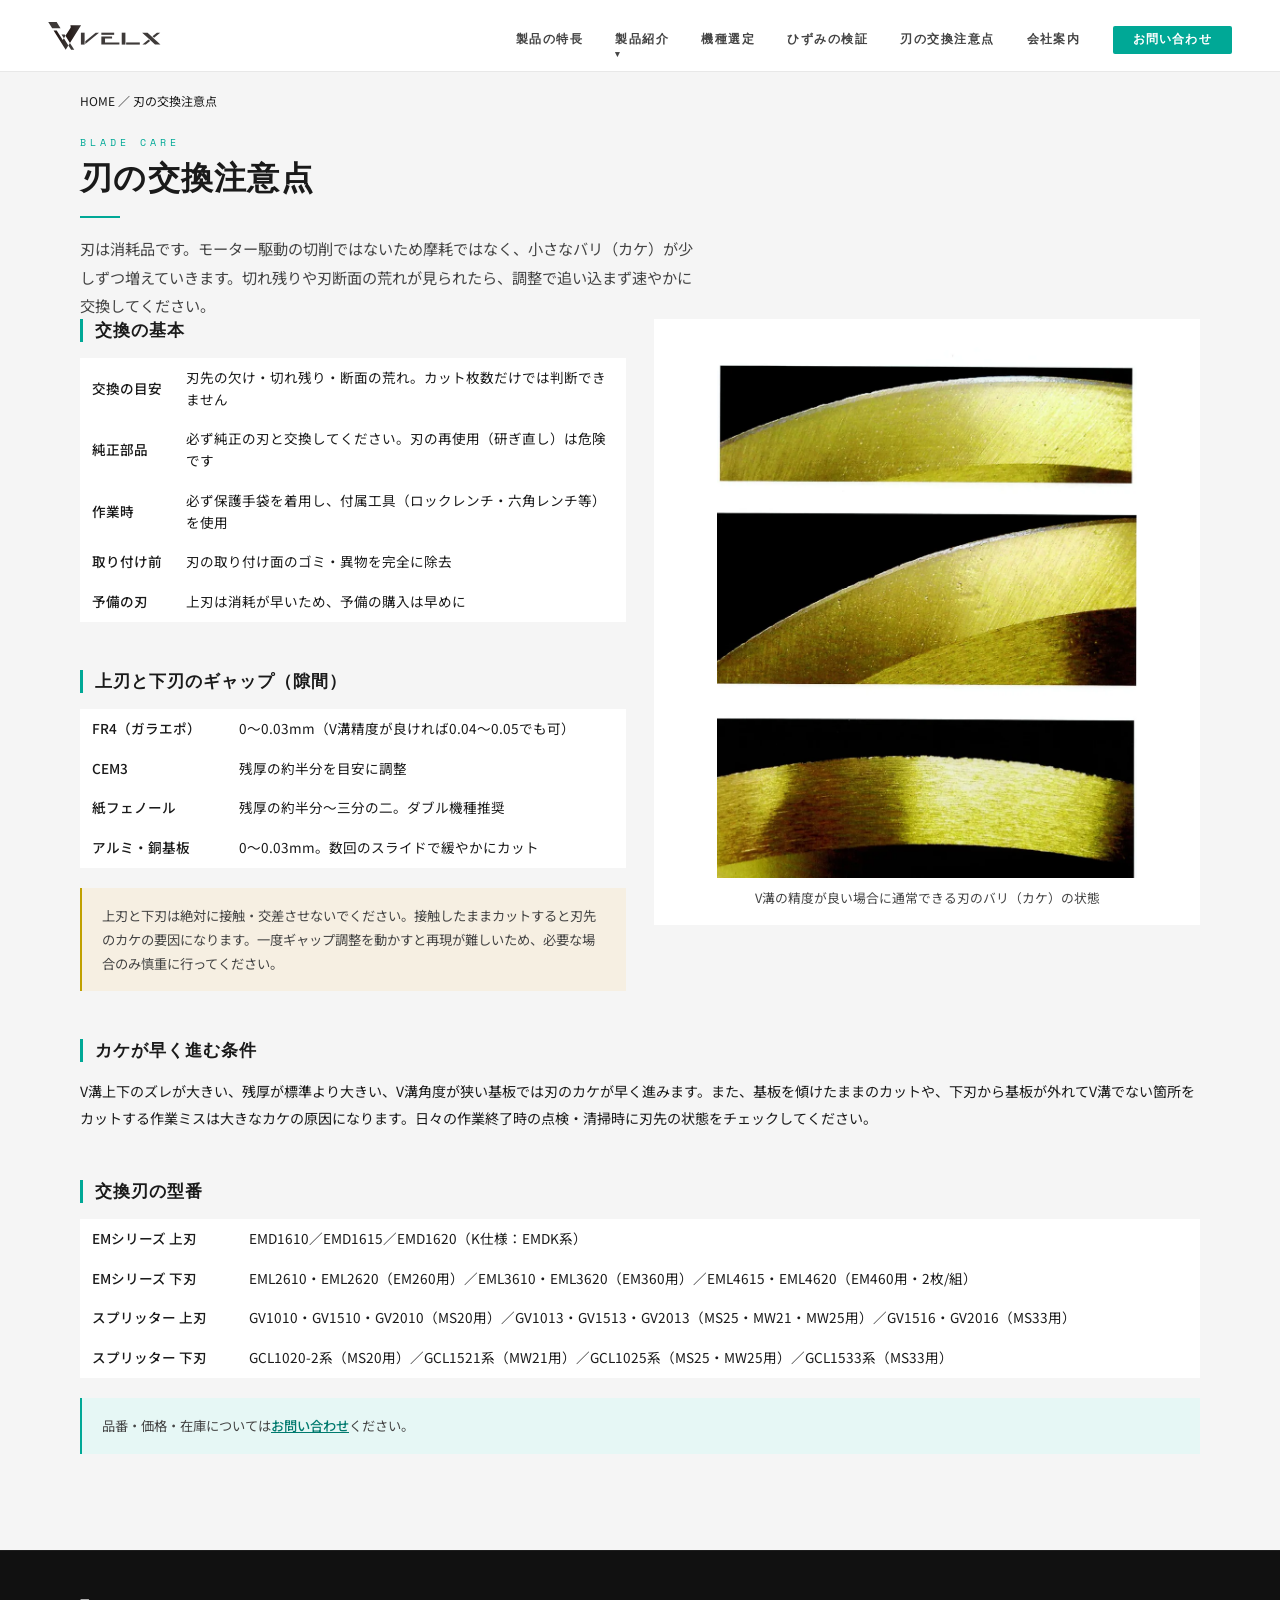
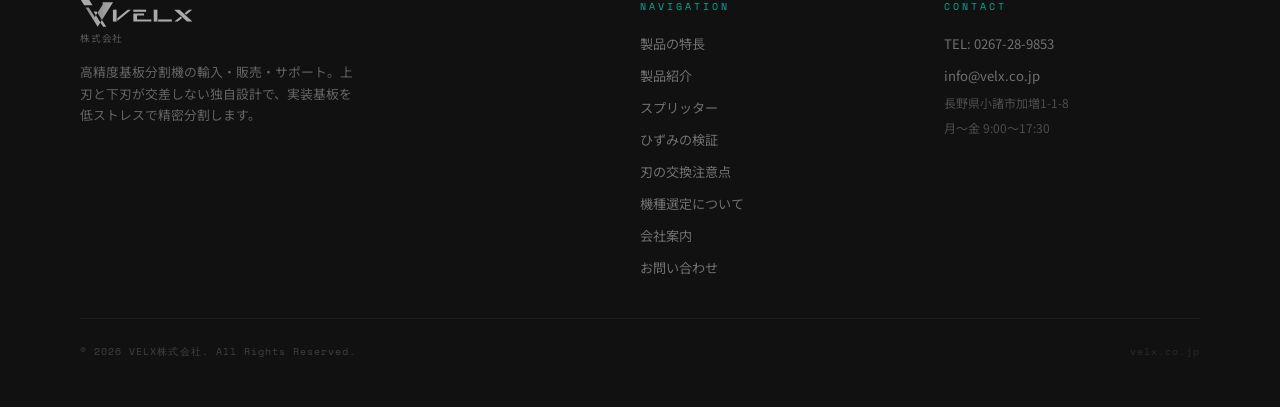
==== blade.html @ 877aacef "サイトをMOA式の複数ページ構成に再構築（機種別ページ・外形図・ひずみの検証・刃の交換注意点を追加）" ====
<!DOCTYPE html>
<html lang="ja">
<head>
<meta charset="UTF-8">
<meta name="viewport" content="width=device-width, initial-scale=1.0">
<meta name="description" content="刃は消耗品。交換の目安・ギャップ調整・型番一覧。">
<title>刃の交換注意点 | VELX株式会社</title>
<link rel="preconnect" href="https://fonts.googleapis.com">
<link rel="preconnect" href="https://fonts.gstatic.com" crossorigin>
<link href="https://fonts.googleapis.com/css2?family=Josefin+Sans:wght@300;400;600;700&family=Noto+Sans+JP:wght@300;400;500;700&family=Space+Mono:wght@400;700&display=swap" rel="stylesheet">
<link rel="stylesheet" href="assets/site.css">
</head>
<body>
<nav id="nav">
<a href="index.html" class="nav-logo">
    <svg class="velx-logo-h" viewBox="427 244 310 77" xmlns="http://www.w3.org/2000/svg">
      <defs>
        <linearGradient id="ng16" x1="442.32" y1="293.85" x2="483.06" y2="293.85" gradientUnits="userSpaceOnUse">
          <stop offset="0" stop-color="#231815"/><stop offset=".36" stop-color="#29201e"/>
          <stop offset=".95" stop-color="#3c3736"/><stop offset="1" stop-color="#3e3a39"/>
        </linearGradient>
        <linearGradient id="ng11" x1="475.02" y1="277.21" x2="517.99" y2="277.21" gradientUnits="userSpaceOnUse">
          <stop offset="0" stop-color="#231815"/><stop offset=".36" stop-color="#29201e"/>
          <stop offset=".95" stop-color="#3c3736"/><stop offset="1" stop-color="#3e3a39"/>
        </linearGradient>
      </defs>
      <polygon fill="#3e3a39" points="461.56 261.39 438.46 261.39 427.7 244.34 450.81 244.34"/>
      <polygon fill="url(#ng16)" points="483.06 308.39 475.62 320.21 442.32 267.49 450.93 267.49 467.56 293.83 470.71 288.85"/>
      <path fill="url(#ng11)" d="M517.99,252.87l-30.63,48.68-.06-.1-12.28-19.42,13.72-21.69c.63-1,.86-2.21.63-3.37l-.82-4.1h29.44Z"/>
      <polygon fill="#3e3a39" points="472.91 278.69 475.03 282.03 470.71 288.85 464.3 278.69"/>
      <polygon fill="#3e3a39" points="499.16 320.21 490.53 320.21 483.06 308.39 487.36 301.55"/>
      <polygon fill="#3e3a39" points="517.54 273.37 517.54 306.11 527.68 306.11 527.68 273.37"/>
      <polygon fill="#3e3a39" points="529.64 296.93 529.64 304.49 567.26 273.37 558.08 273.37"/>
      <rect fill="#3e3a39" x="573.72" y="273.37" width="35.21" height="5.87"/>
      <polygon fill="#3e3a39" points="583.85 300.24 583.85 289.53 603.23 289.53 603.23 283.66 583.85 283.66 573.72 283.66 573.72 289.53 573.72 300.24 573.72 306.11 583.85 306.11 623.33 306.11 623.33 300.24 583.85 300.24"/>
      <rect fill="#3e3a39" x="641.87" y="300.24" width="37.62" height="5.87"/>
      <rect fill="#3e3a39" x="629.77" y="273.37" width="10.13" height="32.75"/>
      <polygon fill="#3e3a39" points="717.23 288.54 712.88 284.51 700.85 273.37 685.95 273.37 705 291.03 709.35 295.05 721.28 306.11 736.19 306.11"/>
      <polygon fill="#3e3a39" points="735.59 273.37 726.38 273.37 714.41 283.25 718.75 287.28"/>
      <polygon fill="#3e3a39" points="686.75 306.11 695.96 306.11 707.81 296.32 703.47 292.3"/>
    </svg>
  </a>
  <ul class="nav-links">
    <li><a href="features.html">製品の特長</a></li>
    <li class="dd"><a href="products.html">製品紹介</a>
      <div class="dd-menu">
        <a href="products-single.html">シングル機種（手動）</a>
        <a href="products-motor.html">シングル機種（モーター付き）</a>
        <a href="products-double.html">ダブル機種</a>
        <a href="products-disc.html">上刃下刃 丸刃タイプ</a>
        <a href="products-splitter.html">スプリッター</a>
      </div>
    </li>
    <li><a href="selection.html">機種選定</a></li>
    <li><a href="strain.html">ひずみの検証</a></li>
    <li><a href="blade.html">刃の交換注意点</a></li>
    <li><a href="index.html#about">会社案内</a></li>
    <li><a href="index.html#contact" class="nav-contact-btn">お問い合わせ</a></li>
  </ul>
  <button class="hamburger" id="hamburger" aria-label="メニュー">
    <span></span><span></span><span></span>
  </button>
</nav>
<div class="mobile-menu" id="mobile-menu">
  <a href="features.html">製品の特長</a>
  <a href="products.html">製品紹介</a>
  <a href="products-single.html">　└ シングル機種（手動）</a>
  <a href="products-motor.html">　└ モーター付き</a>
  <a href="products-double.html">　└ ダブル機種</a>
  <a href="products-disc.html">　└ 丸刃タイプ</a>
  <a href="products-splitter.html">　└ スプリッター</a>
  <a href="selection.html">機種選定</a>
  <a href="strain.html">ひずみの検証</a>
  <a href="blade.html">刃の交換注意点</a>
  <a href="index.html#about">会社案内</a>
  <a href="index.html#contact">お問い合わせ</a>
</div>

<section id="products" class="page-pad">
  <div class="crumbs"><a href="index.html">HOME</a> ／ 刃の交換注意点</div>
  <div class="reveal visible">
    <div class="section-label">BLADE CARE</div>
    <h2 class="section-h2">刃の交換注意点</h2>
    <div class="section-divider"></div>
    <p class="section-lead">刃は消耗品です。モーター駆動の切削ではないため摩耗ではなく、小さなバリ（カケ）が少しずつ増えていきます。切れ残りや刃断面の荒れが見られたら、調整で追い込まず速やかに交換してください。</p>
  </div>
  <div class="two-col">
    <div>
      <div class="subh" style="margin-top:0;">交換の基本</div>
      <table class="stbl">
        <tr><th>交換の目安</th><td>刃先の欠け・切れ残り・断面の荒れ。カット枚数だけでは判断できません</td></tr>
        <tr><th>純正部品</th><td>必ず純正の刃と交換してください。刃の再使用（研ぎ直し）は危険です</td></tr>
        <tr><th>作業時</th><td>必ず保護手袋を着用し、付属工具（ロックレンチ・六角レンチ等）を使用</td></tr>
        <tr><th>取り付け前</th><td>刃の取り付け面のゴミ・異物を完全に除去</td></tr>
        <tr><th>予備の刃</th><td>上刃は消耗が早いため、予備の購入は早めに</td></tr>
      </table>
      <div class="subh">上刃と下刃のギャップ（隙間）</div>
      <table class="stbl">
        <tr><th>FR4（ガラエポ）</th><td>0〜0.03mm（V溝精度が良ければ0.04〜0.05でも可）</td></tr>
        <tr><th>CEM3</th><td>残厚の約半分を目安に調整</td></tr>
        <tr><th>紙フェノール</th><td>残厚の約半分〜三分の二。ダブル機種推奨</td></tr>
        <tr><th>アルミ・銅基板</th><td>0〜0.03mm。数回のスライドで緩やかにカット</td></tr>
      </table>
      <div class="warn-box">上刃と下刃は絶対に接触・交差させないでください。接触したままカットすると刃先のカケの要因になります。一度ギャップ調整を動かすと再現が難しいため、必要な場合のみ慎重に行ってください。</div>
    </div>
    <div>
      <div class="dwg-card"><img src="images/blade-burr.webp" alt="刃のバリの状態" class="img-limit" style="max-width:420px;"><div class="imgcap">V溝の精度が良い場合に通常できる刃のバリ（カケ）の状態</div></div>
    </div>
  </div>
  <div class="subh">カケが早く進む条件</div>
  <p style="font-size:0.88rem;line-height:1.9;color:var(--charcoal);">V溝上下のズレが大きい、残厚が標準より大きい、V溝角度が狭い基板では刃のカケが早く進みます。また、基板を傾けたままのカットや、下刃から基板が外れてV溝でない箇所をカットする作業ミスは大きなカケの原因になります。日々の作業終了時の点検・清掃時に刃先の状態をチェックしてください。</p>
  <div class="subh">交換刃の型番</div>
  <table class="stbl">
    <tr><th>EMシリーズ 上刃</th><td>EMD1610／EMD1615／EMD1620（K仕様：EMDK系）</td></tr>
    <tr><th>EMシリーズ 下刃</th><td>EML2610・EML2620（EM260用）／EML3610・EML3620（EM360用）／EML4615・EML4620（EM460用・2枚/組）</td></tr>
    <tr><th>スプリッター 上刃</th><td>GV1010・GV1510・GV2010（MS20用）／GV1013・GV1513・GV2013（MS25・MW21・MW25用）／GV1516・GV2016（MS33用）</td></tr>
    <tr><th>スプリッター 下刃</th><td>GCL1020-2系（MS20用）／GCL1521系（MW21用）／GCL1025系（MS25・MW25用）／GCL1533系（MS33用）</td></tr>
  </table>
  <div class="note-box reveal">品番・価格・在庫については<a href="index.html#contact" style="color:var(--teal-dark);font-weight:500;">お問い合わせ</a>ください。</div>
</section>
<footer>
  <div class="footer-grid">
    <div class="footer-brand">
      <div style="margin-bottom:12px">
        <svg class="velx-logo-h" viewBox="427 244 310 77" xmlns="http://www.w3.org/2000/svg">
          <defs>
            <linearGradient id="fg16" x1="442.32" y1="293.85" x2="483.06" y2="293.85" gradientUnits="userSpaceOnUse">
              <stop offset="0" stop-color="#888"/><stop offset=".36" stop-color="#999"/>
              <stop offset=".95" stop-color="#aaa"/><stop offset="1" stop-color="#bbb"/>
            </linearGradient>
            <linearGradient id="fg11" x1="475.02" y1="277.21" x2="517.99" y2="277.21" gradientUnits="userSpaceOnUse">
              <stop offset="0" stop-color="#888"/><stop offset=".36" stop-color="#999"/>
              <stop offset=".95" stop-color="#aaa"/><stop offset="1" stop-color="#bbb"/>
            </linearGradient>
          </defs>
          <polygon fill="#aaa" points="461.56 261.39 438.46 261.39 427.7 244.34 450.81 244.34"/>
          <polygon fill="url(#fg16)" points="483.06 308.39 475.62 320.21 442.32 267.49 450.93 267.49 467.56 293.83 470.71 288.85"/>
          <path fill="url(#fg11)" d="M517.99,252.87l-30.63,48.68-.06-.1-12.28-19.42,13.72-21.69c.63-1,.86-2.21.63-3.37l-.82-4.1h29.44Z"/>
          <polygon fill="#aaa" points="472.91 278.69 475.03 282.03 470.71 288.85 464.3 278.69"/>
          <polygon fill="#aaa" points="499.16 320.21 490.53 320.21 483.06 308.39 487.36 301.55"/>
          <polygon fill="#aaa" points="517.54 273.37 517.54 306.11 527.68 306.11 527.68 273.37"/>
          <polygon fill="#aaa" points="529.64 296.93 529.64 304.49 567.26 273.37 558.08 273.37"/>
          <rect fill="#aaa" x="573.72" y="273.37" width="35.21" height="5.87"/>
          <polygon fill="#aaa" points="583.85 300.24 583.85 289.53 603.23 289.53 603.23 283.66 583.85 283.66 573.72 283.66 573.72 289.53 573.72 300.24 573.72 306.11 583.85 306.11 623.33 306.11 623.33 300.24 583.85 300.24"/>
          <rect fill="#aaa" x="641.87" y="300.24" width="37.62" height="5.87"/>
          <rect fill="#aaa" x="629.77" y="273.37" width="10.13" height="32.75"/>
          <polygon fill="#aaa" points="717.23 288.54 712.88 284.51 700.85 273.37 685.95 273.37 705 291.03 709.35 295.05 721.28 306.11 736.19 306.11"/>
          <polygon fill="#aaa" points="735.59 273.37 726.38 273.37 714.41 283.25 718.75 287.28"/>
          <polygon fill="#aaa" points="686.75 306.11 695.96 306.11 707.81 296.32 703.47 292.3"/>
        </svg>
        <div style="font-size:0.6rem;color:rgba(255,255,255,0.3);letter-spacing:0.08em;margin-top:4px;">株式会社</div>
      </div>
      <p class="footer-tagline">高精度基板分割機の輸入・販売・サポート。上刃と下刃が交差しない独自設計で、実装基板を低ストレスで精密分割します。</p>
    </div>
    <div>
      <div class="footer-col-title">NAVIGATION</div>
      <ul class="footer-links">
        <li><a href="features.html">製品の特長</a></li>
        <li><a href="products.html">製品紹介</a></li><li><a href="products-splitter.html">スプリッター</a></li><li><a href="strain.html">ひずみの検証</a></li><li><a href="blade.html">刃の交換注意点</a></li>
        <li><a href="selection.html">機種選定について</a></li>
        <li><a href="index.html#about">会社案内</a></li>
        <li><a href="index.html#contact">お問い合わせ</a></li>
      </ul>
    </div>
    <div>
      <div class="footer-col-title">CONTACT</div>
      <ul class="footer-links">
        <li><a href="tel:0267-28-9853">TEL: 0267-28-9853</a></li>
        <li><a href="mailto:info@velx.co.jp">info@velx.co.jp</a></li>
        <li style="color:rgba(255,255,255,0.25);font-size:0.75rem;">長野県小諸市加増1-1-8</li>
        <li style="color:rgba(255,255,255,0.25);font-size:0.75rem;">月〜金 9:00〜17:30</li>
      </ul>
    </div>
  </div>
  <div class="footer-bottom">
    <span class="footer-copy">© 2026 VELX株式会社. All Rights Reserved.</span>
    <span class="footer-copy" style="opacity:0.5">velx.co.jp</span>
  </div>
</footer>
<script src="assets/site.js"></script>
</body>
</html>
---- assets/site.css ----
:root {
  --white: #FFFFFF;
  --off-white: #F5F5F5;
  --silver: #E8E8E8;
  --light-gray: #D0D0D0;
  --mid-gray: #999999;
  --dark-gray: #444444;
  --black: #1A1A1A;
  --teal: #00A896;
  --teal-dark: #007A6E;
  --teal-light: #E6F7F5;
  --accent: #B8860B;
  --nav-h: 72px;
}

*,*::before,*::after { box-sizing: border-box; margin: 0; padding: 0; }

html { scroll-behavior: smooth; font-size: 16px; }

body {
  font-family: 'Noto Sans JP', sans-serif;
  background: var(--white);
  color: var(--black);
  overflow-x: hidden;
}

/* ─── INTRO OVERLAY ─── */
#intro {
  position: fixed; inset: 0; z-index: 9999;
  background: var(--white);
  display: flex; align-items: center; justify-content: center;
  transition: opacity 0.6s ease 2.6s, visibility 0.6s ease 2.6s;
}
#intro.done { opacity: 0; visibility: hidden; pointer-events: none; }

#intro-logo { display: flex; flex-direction: column; align-items: center; gap: 4px; }

.intro-logo-wrap {
  width: 360px; height: 185px;
  overflow: hidden;
  position: relative;
  animation: symFade 1.0s ease forwards;
  opacity: 0;
}
.intro-logo-svg {
  width: 360px;
  position: absolute;
  top: -40px;
}
.intro-bar {
  width: 0; height: 2px;
  background: var(--teal);
  animation: barExpand 0.5s ease 1.2s forwards;
}
.intro-tagline {
  font-family: 'Josefin Sans', sans-serif;
  font-size: 0.7rem; letter-spacing: 0.35em;
  color: var(--mid-gray); text-transform: uppercase;
  animation: wordFade 0.6s ease 1.6s forwards;
  opacity: 0;
}

@keyframes symFade { to { opacity: 1; transform: none; } from { opacity: 0; transform: scale(0.88); } }
@keyframes wordFade { to { opacity: 1; } }
@keyframes barExpand { to { width: 300px; } }

/* ─── NAV ─── */
#nav {
  position: fixed; top: 0; left: 0; right: 0; z-index: 1000;
  height: var(--nav-h);
  background: rgba(255,255,255,0.94);
  backdrop-filter: blur(10px);
  border-bottom: 1px solid var(--silver);
  display: flex; align-items: center;
  padding: 0 48px;
  transition: box-shadow 0.3s;
}
#nav.scrolled { box-shadow: 0 2px 20px rgba(0,0,0,0.08); }

.nav-logo {
  display: flex; align-items: center; gap: 8px;
  text-decoration: none;
  flex-shrink: 0;
}
.velx-logo-h {
  height: 28px; width: auto;
  display: block;
}
.velx-logo-symbol {
  height: 32px; width: auto;
  display: block;
}
.nav-logo-sub {
  font-size: 0.6rem; color: var(--mid-gray);
  letter-spacing: 0.08em;
  font-family: 'Noto Sans JP', sans-serif;
  font-weight: 400; white-space: nowrap;
  margin-top: 4px;
}

.nav-links {
  display: flex; align-items: center;
  gap: 32px; margin-left: auto;
  list-style: none;
}
.nav-links a {
  font-family: 'Josefin Sans', sans-serif;
  font-size: 0.78rem; font-weight: 600;
  letter-spacing: 0.12em; text-transform: uppercase;
  color: var(--dark-gray); text-decoration: none;
  transition: color 0.2s;
  position: relative;
}
.nav-links a::after {
  content: ''; position: absolute; bottom: -4px; left: 0;
  width: 0; height: 1px; background: var(--teal);
  transition: width 0.25s;
}
.nav-links a:hover { color: var(--teal); }
.nav-links a:hover::after { width: 100%; }

.nav-contact-btn {
  background: var(--teal) !important;
  color: var(--white) !important;
  padding: 8px 20px;
  border-radius: 2px;
  transition: background 0.2s !important;
  letter-spacing: 0.1em !important;
}
.nav-contact-btn:hover { background: var(--teal-dark) !important; color: var(--white) !important; }
.nav-contact-btn::after { display: none !important; }

/* Hamburger */
.hamburger {
  display: none; flex-direction: column; gap: 5px;
  cursor: pointer; margin-left: auto;
  background: none; border: none; padding: 4px;
}
.hamburger span {
  display: block; width: 24px; height: 2px;
  background: var(--black); border-radius: 2px;
  transition: transform 0.3s, opacity 0.3s;
}
.hamburger.open span:nth-child(1) { transform: translateY(7px) rotate(45deg); }
.hamburger.open span:nth-child(2) { opacity: 0; }
.hamburger.open span:nth-child(3) { transform: translateY(-7px) rotate(-45deg); }

.mobile-menu {
  display: none; position: fixed;
  top: var(--nav-h); left: 0; right: 0;
  background: var(--white);
  border-bottom: 1px solid var(--silver);
  padding: 24px 32px;
  z-index: 999;
  flex-direction: column; gap: 0;
}
.mobile-menu.open { display: flex; }
.mobile-menu a {
  font-family: 'Josefin Sans', sans-serif;
  font-size: 0.9rem; font-weight: 600;
  letter-spacing: 0.12em; text-transform: uppercase;
  color: var(--dark-gray); text-decoration: none;
  padding: 14px 0;
  border-bottom: 1px solid var(--silver);
  transition: color 0.2s;
}
.mobile-menu a:last-child { border-bottom: none; }
.mobile-menu a:hover { color: var(--teal); }

/* ─── HERO ─── */
#hero {
  min-height: 100vh;
  padding-top: var(--nav-h);
  display: grid;
  grid-template-columns: 1fr 1fr;
  overflow: hidden;
  position: relative;
}

.hero-left {
  display: flex; flex-direction: column; justify-content: center;
  padding: 80px 64px 80px 80px;
  background: var(--white);
  position: relative; z-index: 1;
}

.hero-eyebrow {
  font-family: 'Space Mono', monospace;
  font-size: 0.65rem; letter-spacing: 0.35em;
  color: var(--teal); text-transform: uppercase;
  margin-bottom: 20px;
  opacity: 0; animation: fadeUp 0.8s ease 0.3s forwards;
}
.hero-h1 {
  font-family: 'Josefin Sans', sans-serif;
  font-size: clamp(2.2rem, 3.5vw, 3.2rem);
  font-weight: 700; line-height: 1.15;
  letter-spacing: 0.03em;
  color: var(--black);
  opacity: 0; animation: fadeUp 0.8s ease 0.5s forwards;
}
.hero-h1 em {
  font-style: normal; color: var(--teal);
  display: block;
}
.hero-sub {
  margin-top: 24px;
  font-size: 0.95rem; line-height: 1.85;
  color: var(--dark-gray);
  max-width: 440px;
  opacity: 0; animation: fadeUp 0.8s ease 0.7s forwards;
}
.hero-features {
  margin-top: 36px; display: flex; flex-direction: column; gap: 10px;
  opacity: 0; animation: fadeUp 0.8s ease 0.9s forwards;
}
.hero-feat {
  display: flex; align-items: center; gap: 12px;
  font-size: 0.85rem; color: var(--dark-gray);
}
.hero-feat::before {
  content: ''; width: 6px; height: 6px;
  background: var(--teal); border-radius: 50%; flex-shrink: 0;
}
.hero-btns {
  margin-top: 40px; display: flex; gap: 16px; flex-wrap: wrap;
  opacity: 0; animation: fadeUp 0.8s ease 1.1s forwards;
}
.btn-primary {
  display: inline-flex; align-items: center; gap: 8px;
  background: var(--teal); color: var(--white);
  padding: 14px 28px; border-radius: 2px;
  font-family: 'Josefin Sans', sans-serif;
  font-size: 0.78rem; font-weight: 600; letter-spacing: 0.15em;
  text-transform: uppercase; text-decoration: none;
  transition: background 0.2s, transform 0.2s;
}
.btn-primary:hover { background: var(--teal-dark); transform: translateY(-1px); }
.btn-outline {
  display: inline-flex; align-items: center; gap: 8px;
  border: 1.5px solid var(--light-gray); color: var(--dark-gray);
  padding: 14px 28px; border-radius: 2px;
  font-family: 'Josefin Sans', sans-serif;
  font-size: 0.78rem; font-weight: 600; letter-spacing: 0.15em;
  text-transform: uppercase; text-decoration: none;
  transition: border-color 0.2s, color 0.2s, transform 0.2s;
}
.btn-outline:hover { border-color: var(--teal); color: var(--teal); transform: translateY(-1px); }

.hero-right {
  position: relative; overflow: hidden;
  background: var(--off-white);
}
.hero-right-logo {
  position: absolute;
  top: 50%; left: 50%;
  transform: translate(-50%, -50%);
  width: 75%;
  opacity: 0.07;
  pointer-events: none;
  user-select: none;
}
.hero-right-overlay {
  position: absolute; inset: 0;
  background: linear-gradient(135deg, rgba(0,168,150,0.08) 0%, transparent 60%);
}
.hero-badge {
  position: absolute; bottom: 40px; right: 40px;
  background: var(--white);
  padding: 16px 20px;
  border-left: 3px solid var(--teal);
  box-shadow: 0 4px 24px rgba(0,0,0,0.1);
  opacity: 0; animation: fadeUp 0.8s ease 1.2s forwards;
}
.hero-badge-num {
  font-family: 'Space Mono', monospace;
  font-size: 1.8rem; font-weight: 700; color: var(--teal);
  line-height: 1;
}
.hero-badge-label {
  font-size: 0.7rem; color: var(--mid-gray);
  margin-top: 4px; letter-spacing: 0.05em;
}

@keyframes fadeUp {
  from { opacity: 0; transform: translateY(20px); }
  to { opacity: 1; transform: translateY(0); }
}
@keyframes imgFade { to { opacity: 1; } }

/* ─── SECTION COMMONS ─── */
section { padding: 96px 80px; }

.section-label {
  font-family: 'Space Mono', monospace;
  font-size: 0.62rem; letter-spacing: 0.4em;
  color: var(--teal); text-transform: uppercase;
  margin-bottom: 12px;
}
.section-h2 {
  font-family: 'Josefin Sans', sans-serif;
  font-size: clamp(1.8rem, 2.5vw, 2.4rem);
  font-weight: 700; letter-spacing: 0.04em;
  color: var(--black); line-height: 1.2;
}
.section-lead {
  margin-top: 16px; max-width: 620px;
  font-size: 0.95rem; line-height: 1.85;
  color: var(--dark-gray);
}
.section-divider {
  width: 40px; height: 2px;
  background: var(--teal);
  margin: 16px 0;
}

/* reveal animation */
.reveal {
  opacity: 0; transform: translateY(28px);
  transition: opacity 0.7s ease, transform 0.7s ease;
}
.reveal.visible { opacity: 1; transform: none; }

/* ─── FEATURES ─── */
#features { background: var(--white); }

.features-grid {
  display: grid;
  grid-template-columns: repeat(3, 1fr);
  gap: 2px;
  margin-top: 56px;
  border: 1px solid var(--silver);
}
.feat-card {
  padding: 40px 36px;
  background: var(--white);
  border: 1px solid var(--silver);
  transition: box-shadow 0.25s, transform 0.25s;
  cursor: default;
}
.feat-card:hover {
  box-shadow: 0 8px 32px rgba(0,168,150,0.08);
  transform: translateY(-2px);
  z-index: 1; position: relative;
}
.feat-icon {
  width: 48px; height: 48px;
  margin-bottom: 24px;
  color: var(--teal);
}
.feat-num {
  font-family: 'Space Mono', monospace;
  font-size: 0.65rem; letter-spacing: 0.3em;
  color: var(--light-gray); margin-bottom: 12px;
}
.feat-title {
  font-family: 'Josefin Sans', sans-serif;
  font-size: 1.05rem; font-weight: 700;
  letter-spacing: 0.06em; color: var(--black);
  margin-bottom: 12px;
}
.feat-body {
  font-size: 0.85rem; line-height: 1.8; color: var(--dark-gray);
}

/* ─── PRINCIPLE ─── */
#principle {
  background: var(--black);
  color: var(--white);
  display: grid; grid-template-columns: 1fr 1fr; gap: 80px;
  align-items: center;
}
#principle .section-label { color: var(--teal); }
#principle .section-h2 { color: var(--white); }
#principle .section-lead { color: rgba(255,255,255,0.65); }

.principle-img {
  width: 100%; border-radius: 2px;
  opacity: 0.9;
}

.principle-points {
  margin-top: 40px;
  display: flex; flex-direction: column; gap: 0;
}
.p-point {
  display: flex; gap: 20px; align-items: flex-start;
  padding: 20px 0;
  border-bottom: 1px solid rgba(255,255,255,0.1);
}
.p-point:last-child { border-bottom: none; }
.p-num {
  font-family: 'Space Mono', monospace;
  font-size: 1.1rem; font-weight: 700;
  color: var(--teal); flex-shrink: 0; line-height: 1;
  margin-top: 2px;
}
.p-text-head {
  font-family: 'Josefin Sans', sans-serif;
  font-size: 0.88rem; font-weight: 600;
  letter-spacing: 0.06em; color: var(--white);
  margin-bottom: 4px;
}
.p-text-body {
  font-size: 0.82rem; line-height: 1.75;
  color: rgba(255,255,255,0.55);
}

/* ─── PRODUCTS ─── */
#products { background: var(--off-white); }

.products-intro {
  display: grid; grid-template-columns: 1fr 1fr; gap: 60px;
  align-items: start; margin-bottom: 60px;
}

.product-series {
  margin-top: 48px;
}
.series-header {
  display: flex; align-items: center; gap: 16px;
  margin-bottom: 28px;
  padding-bottom: 16px;
  border-bottom: 2px solid var(--teal);
}
.series-icon {
  width: 40px; height: 40px;
  background: var(--teal);
  display: flex; align-items: center; justify-content: center;
  border-radius: 2px; flex-shrink: 0;
}
.series-icon svg { color: white; }
.series-name {
  font-family: 'Josefin Sans', sans-serif;
  font-size: 1.15rem; font-weight: 700;
  letter-spacing: 0.1em; color: var(--black);
}
.series-desc {
  font-size: 0.82rem; color: var(--mid-gray);
  margin-top: 2px;
}

.model-grid {
  display: grid;
  grid-template-columns: repeat(auto-fit, minmax(200px, 1fr));
  gap: 16px;
}
.model-card {
  background: var(--white);
  border: 1px solid var(--silver);
  border-radius: 2px;
  overflow: hidden;
  transition: box-shadow 0.25s, transform 0.25s;
}
.model-card:hover {
  box-shadow: 0 6px 24px rgba(0,0,0,0.08);
  transform: translateY(-3px);
}
.model-img {
  width: 100%; aspect-ratio: 4/3;
  object-fit: contain; object-position: center;
  background: var(--off-white);
  padding: 12px;
}
.model-info { padding: 16px; }
.model-name {
  font-family: 'Space Mono', monospace;
  font-size: 0.78rem; font-weight: 700;
  color: var(--black); margin-bottom: 6px;
}
.model-tag {
  display: inline-block;
  background: var(--teal-light); color: var(--teal-dark);
  font-size: 0.68rem; padding: 2px 8px;
  border-radius: 1px; letter-spacing: 0.05em;
  margin-bottom: 8px;
}
.model-specs { list-style: none; }
.model-specs li {
  display: flex; justify-content: space-between;
  font-size: 0.75rem; color: var(--dark-gray);
  padding: 4px 0; border-bottom: 1px solid var(--silver);
}
.model-specs li:last-child { border-bottom: none; }
.model-specs .spec-val {
  font-family: 'Space Mono', monospace;
  font-size: 0.72rem; color: var(--black);
}

/* ─── INSPECTION ─── */
#inspection {
  background: var(--white);
  display: grid; grid-template-columns: 1fr 1fr; gap: 80px;
  align-items: center;
}

.insp-steps {
  margin-top: 36px;
  display: flex; flex-direction: column; gap: 0;
  counter-reset: steps;
}
.insp-step {
  display: flex; gap: 20px;
  padding: 20px 0;
  border-bottom: 1px solid var(--silver);
  counter-increment: steps;
}
.insp-step:last-child { border-bottom: none; }
.insp-step-num {
  font-family: 'Space Mono', monospace;
  font-size: 1.2rem; font-weight: 700;
  color: var(--teal); flex-shrink: 0;
  min-width: 32px; line-height: 1; margin-top: 2px;
}
.insp-step-title {
  font-family: 'Josefin Sans', sans-serif;
  font-size: 0.9rem; font-weight: 700;
  letter-spacing: 0.04em; color: var(--black);
  margin-bottom: 6px;
}
.insp-step-body {
  font-size: 0.83rem; line-height: 1.75; color: var(--dark-gray);
}

.insp-visual {
  background: var(--off-white);
  padding: 40px;
  border: 1px solid var(--silver);
  border-radius: 2px;
}
.crack-table { width: 100%; border-collapse: collapse; margin-top: 20px; }
.crack-table th {
  background: var(--black); color: var(--white);
  font-family: 'Josefin Sans', sans-serif;
  font-size: 0.75rem; letter-spacing: 0.1em;
  padding: 10px 14px; text-align: left;
}
.crack-table td {
  padding: 12px 14px;
  font-size: 0.82rem; color: var(--dark-gray);
  border-bottom: 1px solid var(--silver);
  vertical-align: top;
}
.crack-table tr:nth-child(even) td { background: var(--white); }
.crack-table .risk-high { color: #c0392b; font-weight: 700; }
.crack-table .risk-low { color: var(--teal); font-weight: 700; }

/* ─── SELECTION ─── */
#selection { background: var(--off-white); }

.selection-flow {
  margin-top: 48px;
  display: grid; grid-template-columns: repeat(4, 1fr);
  gap: 0; position: relative;
}
.selection-flow::before {
  content: ''; position: absolute;
  top: 36px; left: 12.5%; right: 12.5%;
  height: 2px; background: var(--light-gray);
}
.sel-step {
  display: flex; flex-direction: column; align-items: center;
  text-align: center; padding: 0 16px; position: relative;
}
.sel-step-circle {
  width: 72px; height: 72px;
  background: var(--white); border: 2px solid var(--teal);
  border-radius: 50%;
  display: flex; align-items: center; justify-content: center;
  margin-bottom: 16px; position: relative; z-index: 1;
}
.sel-step-circle svg { color: var(--teal); }
.sel-step-label {
  font-family: 'Space Mono', monospace;
  font-size: 0.62rem; letter-spacing: 0.2em;
  color: var(--mid-gray); margin-bottom: 8px;
}
.sel-step-title {
  font-family: 'Josefin Sans', sans-serif;
  font-size: 0.88rem; font-weight: 700;
  color: var(--black); letter-spacing: 0.04em;
  margin-bottom: 8px;
}
.sel-step-body {
  font-size: 0.78rem; line-height: 1.7; color: var(--dark-gray);
}

.selection-note {
  margin-top: 48px;
  background: var(--teal-light);
  border-left: 3px solid var(--teal);
  padding: 20px 24px;
  border-radius: 0 2px 2px 0;
}
.selection-note p {
  font-size: 0.88rem; line-height: 1.8; color: var(--teal-dark);
}
.selection-note strong {
  font-family: 'Josefin Sans', sans-serif;
  font-weight: 700; letter-spacing: 0.05em;
}

/* ─── ABOUT ─── */
#about { background: var(--white); }

.about-grid {
  display: grid; grid-template-columns: 1fr 1fr; gap: 80px;
  margin-top: 48px; align-items: start;
}

.company-table {
  width: 100%; border-collapse: collapse;
}
.company-table tr {
  border-bottom: 1px solid var(--silver);
}
.company-table th {
  font-family: 'Josefin Sans', sans-serif;
  font-size: 0.75rem; font-weight: 700; letter-spacing: 0.08em;
  color: var(--mid-gray); text-transform: uppercase;
  padding: 14px 0; text-align: left;
  width: 38%; vertical-align: top;
}
.company-table td {
  font-size: 0.88rem; color: var(--dark-gray);
  padding: 14px 0; line-height: 1.7;
}

.about-right { display: flex; flex-direction: column; gap: 24px; }

.about-msg {
  background: var(--off-white); padding: 32px;
  border-radius: 2px;
}
.about-msg p {
  font-size: 0.9rem; line-height: 1.9; color: var(--dark-gray);
}
.about-msg .msg-name {
  margin-top: 20px;
  font-family: 'Josefin Sans', sans-serif;
  font-size: 0.8rem; letter-spacing: 0.08em;
  color: var(--black); font-weight: 700;
}
.about-msg .msg-title {
  font-size: 0.72rem; color: var(--mid-gray);
}

/* ─── CONTACT ─── */
#contact {
  background: var(--black); color: var(--white);
}
#contact .section-label { color: var(--teal); }
#contact .section-h2 { color: var(--white); }
#contact .section-lead { color: rgba(255,255,255,0.6); }

.contact-grid {
  display: grid; grid-template-columns: 1fr 1fr; gap: 80px;
  margin-top: 56px; align-items: start;
}

.contact-info { display: flex; flex-direction: column; gap: 32px; }

.contact-item {
  display: flex; gap: 16px; align-items: flex-start;
}
.contact-item-icon {
  width: 40px; height: 40px;
  background: rgba(0,168,150,0.15);
  border-radius: 2px;
  display: flex; align-items: center; justify-content: center;
  flex-shrink: 0; color: var(--teal);
}
.contact-item-label {
  font-family: 'Space Mono', monospace;
  font-size: 0.62rem; letter-spacing: 0.2em;
  color: rgba(255,255,255,0.4); margin-bottom: 4px;
}
.contact-item-value {
  font-size: 0.95rem; color: var(--white);
  line-height: 1.5;
}
.contact-item-value a {
  color: var(--teal); text-decoration: none;
}
.contact-item-value a:hover { text-decoration: underline; }

.hours-note {
  font-size: 0.75rem; color: rgba(255,255,255,0.35);
  margin-top: 20px; line-height: 1.7;
  padding-top: 20px;
  border-top: 1px solid rgba(255,255,255,0.1);
}

/* Form */
.contact-form { display: flex; flex-direction: column; gap: 16px; }

.form-group { display: flex; flex-direction: column; gap: 6px; }
.form-label {
  font-family: 'Space Mono', monospace;
  font-size: 0.62rem; letter-spacing: 0.2em;
  color: rgba(255,255,255,0.5);
}
.form-label .req {
  color: var(--teal); margin-left: 4px;
}
.form-input, .form-textarea, .form-select {
  background: rgba(255,255,255,0.06);
  border: 1px solid rgba(255,255,255,0.15);
  color: var(--white); padding: 12px 16px;
  border-radius: 2px; font-family: 'Noto Sans JP', sans-serif;
  font-size: 0.88rem;
  transition: border-color 0.2s, background 0.2s;
  width: 100%;
}
.form-input::placeholder, .form-textarea::placeholder { color: rgba(255,255,255,0.25); }
.form-input:focus, .form-textarea:focus, .form-select:focus {
  outline: none;
  border-color: var(--teal);
  background: rgba(0,168,150,0.06);
}
.form-textarea { resize: vertical; min-height: 100px; }
.form-select { appearance: none; cursor: pointer; }
.form-row { display: grid; grid-template-columns: 1fr 1fr; gap: 16px; }

.form-submit {
  background: var(--teal); color: var(--white);
  border: none; padding: 14px 32px;
  font-family: 'Josefin Sans', sans-serif;
  font-size: 0.82rem; font-weight: 700; letter-spacing: 0.15em;
  text-transform: uppercase; cursor: pointer;
  border-radius: 2px;
  transition: background 0.2s, transform 0.2s;
  margin-top: 8px;
  align-self: flex-start;
}
.form-submit:hover { background: var(--teal-dark); transform: translateY(-1px); }

.form-note {
  font-size: 0.72rem; color: rgba(255,255,255,0.3);
  line-height: 1.6;
}

/* ─── FOOTER ─── */
footer {
  background: #111;
  padding: 48px 80px;
  border-top: 1px solid rgba(255,255,255,0.06);
}
.footer-grid {
  display: grid; grid-template-columns: 2fr 1fr 1fr;
  gap: 48px; margin-bottom: 40px;
}
.footer-brand .nav-logo-text { color: var(--white); font-size: 1.2rem; }
.footer-brand .nav-logo-sub { color: rgba(255,255,255,0.4); }
.footer-tagline {
  font-size: 0.8rem; line-height: 1.7;
  color: rgba(255,255,255,0.35); margin-top: 16px;
  max-width: 280px;
}

.footer-col-title {
  font-family: 'Space Mono', monospace;
  font-size: 0.62rem; letter-spacing: 0.3em;
  color: var(--teal); text-transform: uppercase;
  margin-bottom: 16px;
}
.footer-links { list-style: none; display: flex; flex-direction: column; gap: 8px; }
.footer-links a {
  font-size: 0.82rem; color: rgba(255,255,255,0.4);
  text-decoration: none; transition: color 0.2s;
}
.footer-links a:hover { color: var(--white); }

.footer-bottom {
  border-top: 1px solid rgba(255,255,255,0.06);
  padding-top: 24px;
  display: flex; justify-content: space-between; align-items: center;
  flex-wrap: wrap; gap: 12px;
}
.footer-copy {
  font-family: 'Space Mono', monospace;
  font-size: 0.65rem; color: rgba(255,255,255,0.2);
  letter-spacing: 0.1em;
}

/* ─── RESPONSIVE ─── */
@media (max-width: 1024px) {
  section { padding: 72px 40px; }
  #hero { grid-template-columns: 1fr; }
  .hero-right { height: 50vw; max-height: 400px; }
  .hero-left { padding: 60px 40px; }
  #principle { grid-template-columns: 1fr; }
  #inspection { grid-template-columns: 1fr; }
  .about-grid { grid-template-columns: 1fr; }
  .contact-grid { grid-template-columns: 1fr; }
  .footer-grid { grid-template-columns: 1fr 1fr; }
  .selection-flow { grid-template-columns: 1fr 1fr; }
  .selection-flow::before { display: none; }
  .features-grid { grid-template-columns: 1fr; }
}

@media (max-width: 768px) {
  :root { --nav-h: 60px; }
  #nav { padding: 0 20px; }
  .nav-links { display: none; }
  .hamburger { display: flex; }
  section { padding: 56px 20px; }
  .hero-left { padding: 48px 20px; }
  .products-intro { grid-template-columns: 1fr; gap: 32px; }
  .model-grid { grid-template-columns: 1fr 1fr; }
  .selection-flow { grid-template-columns: 1fr; gap: 24px; }
  .form-row { grid-template-columns: 1fr; }
  footer { padding: 40px 20px; }
  .footer-grid { grid-template-columns: 1fr; gap: 32px; }
  .footer-bottom { flex-direction: column; align-items: flex-start; }
}
@media (max-width: 480px) {
  .model-grid { grid-template-columns: 1fr; }
  .hero-btns { flex-direction: column; }
  .btn-primary, .btn-outline { width: 100%; justify-content: center; }
}

/* ===== multi-page additions ===== */
.nav-links li.dd { position: relative; }
.nav-links li.dd > a::after { content: " ▾"; font-size: 0.7em; }
.dd-menu { position: absolute; top: 100%; left: -8px; background: rgba(17,17,17,0.97); backdrop-filter: blur(8px); min-width: 240px; display: none; flex-direction: column; padding: 8px 0; border: 1px solid rgba(255,255,255,0.08); }
.nav-links li.dd:hover .dd-menu { display: flex; }
.dd-menu a { display: block; padding: 10px 18px; font-size: 12.5px; color: var(--silver-dark); }
.dd-menu a:hover { color: var(--teal); }
.page-pad { padding-top: 92px; }
.dwg-grid { display: grid; grid-template-columns: 1fr; gap: 28px; margin-top: 28px; }
.dwg-card { background: #fff; border: 1px solid var(--silver-light); padding: 18px; }
.dwg-card img { width: 100%; height: auto; display: block; }
.imgcap { font-size: 0.8rem; color: var(--dark-gray); text-align: center; margin-top: 10px; }
.subh { font-family: 'Josefin Sans', sans-serif; font-size: 1.05rem; font-weight: 700; letter-spacing: 0.06em; color: var(--black); margin: 48px 0 16px; padding-left: 12px; border-left: 3px solid var(--teal); }
table.stbl { border-collapse: collapse; width: 100%; font-size: 0.85rem; background: #fff; }
table.stbl th, table.stbl td { border: 1px solid var(--silver-light); padding: 9px 12px; text-align: left; line-height: 1.6; }
table.stbl th { background: var(--silver-light); font-weight: 500; white-space: nowrap; }
.note-box { margin-top: 20px; padding: 16px 20px; background: var(--teal-light); border-left: 2px solid var(--teal); font-size: 0.83rem; color: var(--dark-gray); line-height: 1.8; }
.warn-box { margin-top: 20px; padding: 16px 20px; background: rgba(255,160,0,0.08); border-left: 2px solid #c0a000; font-size: 0.83rem; color: var(--dark-gray); line-height: 1.8; }
.cat-grid { display: grid; grid-template-columns: repeat(auto-fit, minmax(280px, 1fr)); gap: 24px; margin-top: 36px; }
.cat-card { background: #fff; border: 1px solid var(--silver-light); text-decoration: none; color: inherit; display: flex; flex-direction: column; transition: box-shadow 0.25s, transform 0.25s; }
.cat-card:hover { box-shadow: 0 10px 30px rgba(0,0,0,0.09); transform: translateY(-3px); }
.cat-card img { width: 100%; aspect-ratio: 4/3; object-fit: contain; background: var(--off-white); padding: 14px; box-sizing: border-box; }
.cat-body { padding: 18px 20px 22px; }
.cat-name { font-weight: 700; font-size: 1rem; color: var(--black); margin-bottom: 6px; }
.cat-desc { font-size: 0.82rem; color: var(--dark-gray); line-height: 1.7; }
.cat-more { margin-top: 10px; font-size: 0.8rem; color: var(--teal); font-weight: 500; }
.link-row { display: grid; grid-template-columns: repeat(auto-fit, minmax(240px, 1fr)); gap: 20px; margin-top: 32px; }
.link-tile { background: var(--black); color: #f0f0f0; padding: 26px 26px; text-decoration: none; transition: background 0.25s; }
.link-tile:hover { background: #262626; }
.link-tile .lt-en { font-family: 'Josefin Sans', sans-serif; font-size: 0.7rem; letter-spacing: 0.18em; color: var(--teal); }
.link-tile .lt-ja { font-size: 1.02rem; font-weight: 700; margin-top: 6px; }
.link-tile .lt-desc { font-size: 0.78rem; color: rgba(255,255,255,0.55); margin-top: 8px; line-height: 1.7; }
.img-limit { display: block; margin: 0 auto; height: auto; }
.two-col { display: grid; grid-template-columns: 1fr 1fr; gap: 28px; align-items: start; }
@media (max-width: 820px) { .two-col { grid-template-columns: 1fr; } }
.crumbs { font-size: 0.75rem; color: var(--silver-dark); margin-bottom: 26px; }
.crumbs a { color: var(--silver-dark); text-decoration: none; }
.crumbs a:hover { color: var(--teal); }
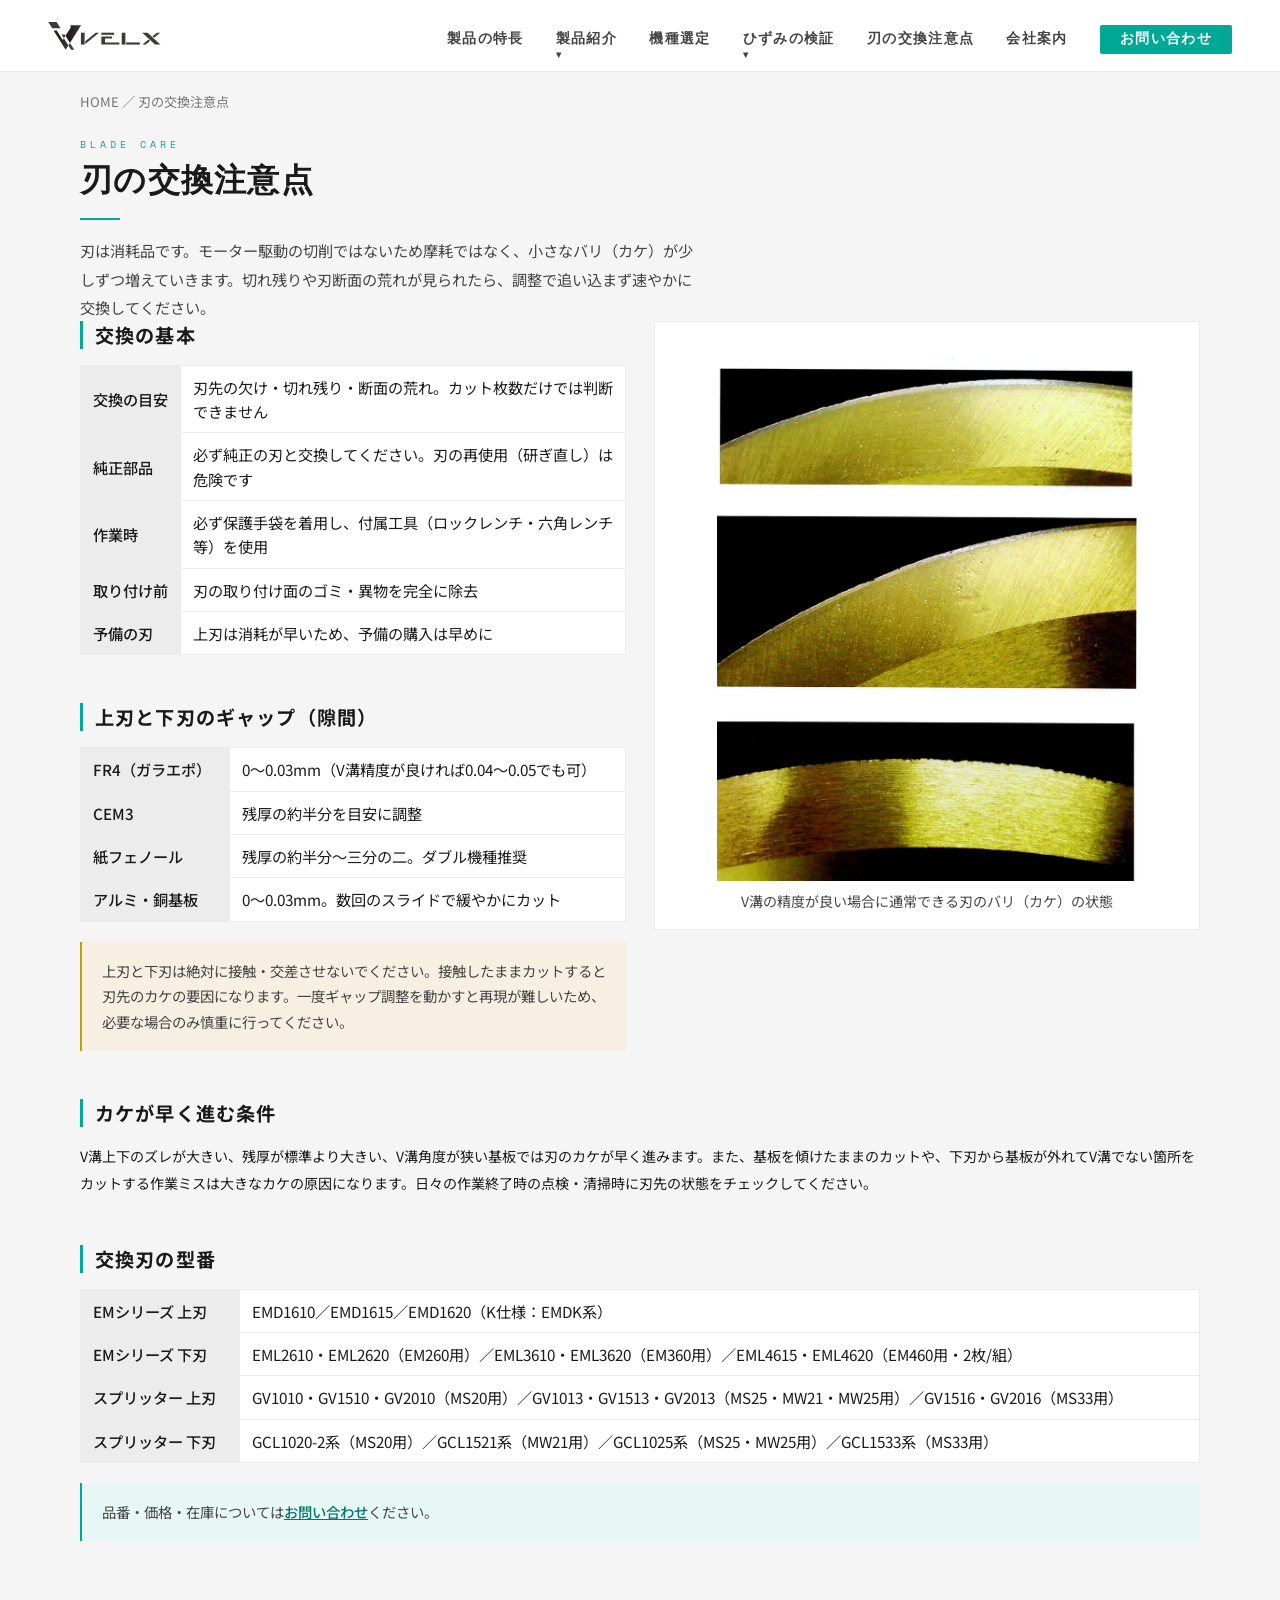
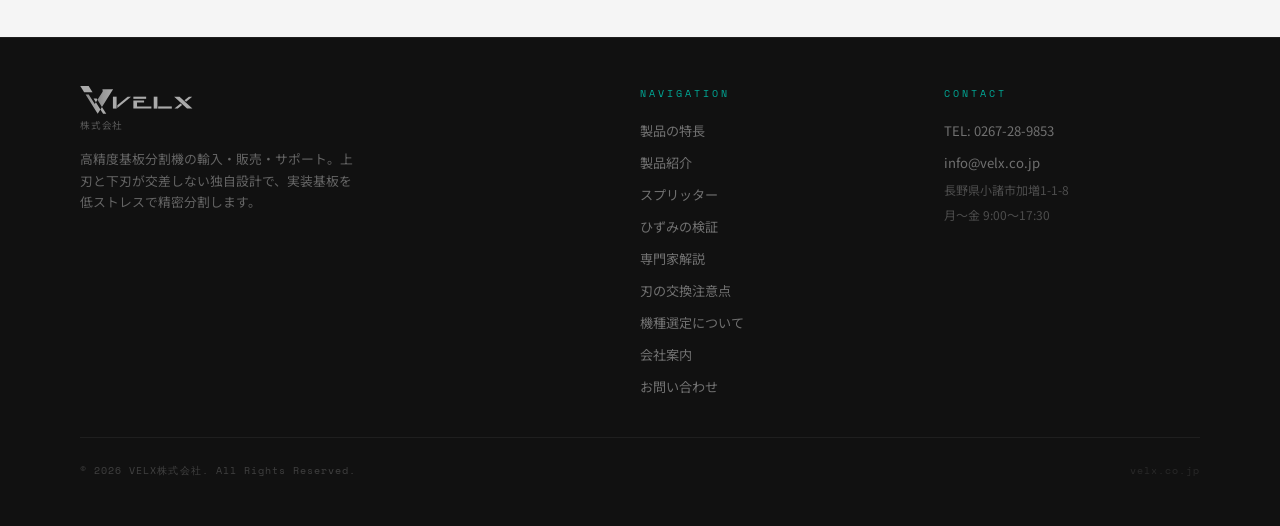
==== commit 5a0c6fea: "専門家解説ページを新設（小澤隆二氏の技術解説の要約：弾性波・マイクロクラック・分割方式のひずみ比較）、全ページのナビに追加 Co-Authored-By: Claude Fable 5 <norepl" ====
--- a/blade.html
+++ b/blade.html
@@ -52,7 +52,12 @@
       </div>
     </li>
     <li><a href="selection.html">機種選定</a></li>
-    <li><a href="strain.html">ひずみの検証</a></li>
+    <li class="dd"><a href="strain.html">ひずみの検証</a>
+      <div class="dd-menu">
+        <a href="strain.html">ひずみの検証データ</a>
+        <a href="reliability.html">専門家解説：分割法と信頼性</a>
+      </div>
+    </li>
     <li><a href="blade.html">刃の交換注意点</a></li>
     <li><a href="index.html#about">会社案内</a></li>
     <li><a href="index.html#contact" class="nav-contact-btn">お問い合わせ</a></li>
@@ -71,6 +76,7 @@
   <a href="products-splitter.html">　└ スプリッター</a>
   <a href="selection.html">機種選定</a>
   <a href="strain.html">ひずみの検証</a>
+  <a href="reliability.html">　└ 専門家解説：分割法と信頼性</a>
   <a href="blade.html">刃の交換注意点</a>
   <a href="index.html#about">会社案内</a>
   <a href="index.html#contact">お問い合わせ</a>
@@ -156,7 +162,7 @@
       <div class="footer-col-title">NAVIGATION</div>
       <ul class="footer-links">
         <li><a href="features.html">製品の特長</a></li>
-        <li><a href="products.html">製品紹介</a></li><li><a href="products-splitter.html">スプリッター</a></li><li><a href="strain.html">ひずみの検証</a></li><li><a href="blade.html">刃の交換注意点</a></li>
+        <li><a href="products.html">製品紹介</a></li><li><a href="products-splitter.html">スプリッター</a></li><li><a href="strain.html">ひずみの検証</a></li><li><a href="reliability.html">専門家解説</a></li><li><a href="blade.html">刃の交換注意点</a></li>
         <li><a href="selection.html">機種選定について</a></li>
         <li><a href="index.html#about">会社案内</a></li>
         <li><a href="index.html#contact">お問い合わせ</a></li>
--- a/assets/site.css
+++ b/assets/site.css
@@ -106,8 +106,8 @@
 }
 .nav-links a {
   font-family: 'Josefin Sans', sans-serif;
-  font-size: 0.78rem; font-weight: 600;
-  letter-spacing: 0.12em; text-transform: uppercase;
+  font-size: 0.85rem; font-weight: 600;
+  letter-spacing: 0.1em; text-transform: uppercase;
   color: var(--dark-gray); text-decoration: none;
   transition: color 0.2s;
   position: relative;
@@ -361,7 +361,7 @@
   margin-bottom: 12px;
 }
 .feat-body {
-  font-size: 0.85rem; line-height: 1.8; color: var(--dark-gray);
+  font-size: 0.93rem; line-height: 1.85; color: var(--dark-gray);
 }
 
 /* ─── PRINCIPLE ─── */
@@ -398,12 +398,12 @@
 }
 .p-text-head {
   font-family: 'Josefin Sans', sans-serif;
-  font-size: 0.88rem; font-weight: 600;
+  font-size: 0.98rem; font-weight: 600;
   letter-spacing: 0.06em; color: var(--white);
   margin-bottom: 4px;
 }
 .p-text-body {
-  font-size: 0.82rem; line-height: 1.75;
+  font-size: 0.92rem; line-height: 1.8;
   color: rgba(255,255,255,0.55);
 }
 
@@ -437,7 +437,7 @@
   letter-spacing: 0.1em; color: var(--black);
 }
 .series-desc {
-  font-size: 0.82rem; color: var(--mid-gray);
+  font-size: 0.9rem; color: var(--mid-gray);
   margin-top: 2px;
 }
 
@@ -465,27 +465,27 @@
 }
 .model-info { padding: 16px; }
 .model-name {
-  font-family: 'Space Mono', monospace;
-  font-size: 0.78rem; font-weight: 700;
+  font-family: 'Noto Sans JP', sans-serif;
+  font-size: 1.3rem; font-weight: 700; letter-spacing: 0.02em;
   color: var(--black); margin-bottom: 6px;
 }
 .model-tag {
   display: inline-block;
   background: var(--teal-light); color: var(--teal-dark);
-  font-size: 0.68rem; padding: 2px 8px;
+  font-size: 0.78rem; padding: 2px 8px;
   border-radius: 1px; letter-spacing: 0.05em;
   margin-bottom: 8px;
 }
 .model-specs { list-style: none; }
 .model-specs li {
   display: flex; justify-content: space-between;
-  font-size: 0.75rem; color: var(--dark-gray);
-  padding: 4px 0; border-bottom: 1px solid var(--silver);
+  font-size: 0.95rem; color: var(--dark-gray);
+  padding: 6px 0; border-bottom: 1px solid var(--silver);
 }
 .model-specs li:last-child { border-bottom: none; }
 .model-specs .spec-val {
-  font-family: 'Space Mono', monospace;
-  font-size: 0.72rem; color: var(--black);
+  font-family: 'Noto Sans JP', sans-serif;
+  font-size: 0.88rem; font-weight: 500; color: var(--black);
 }
 
 /* ─── INSPECTION ─── */
@@ -520,7 +520,7 @@
   margin-bottom: 6px;
 }
 .insp-step-body {
-  font-size: 0.83rem; line-height: 1.75; color: var(--dark-gray);
+  font-size: 0.92rem; line-height: 1.8; color: var(--dark-gray);
 }
 
 .insp-visual {
@@ -538,7 +538,7 @@
 }
 .crack-table td {
   padding: 12px 14px;
-  font-size: 0.82rem; color: var(--dark-gray);
+  font-size: 0.9rem; color: var(--dark-gray);
   border-bottom: 1px solid var(--silver);
   vertical-align: top;
 }
@@ -578,12 +578,12 @@
 }
 .sel-step-title {
   font-family: 'Josefin Sans', sans-serif;
-  font-size: 0.88rem; font-weight: 700;
+  font-size: 0.98rem; font-weight: 700;
   color: var(--black); letter-spacing: 0.04em;
   margin-bottom: 8px;
 }
 .sel-step-body {
-  font-size: 0.78rem; line-height: 1.7; color: var(--dark-gray);
+  font-size: 0.88rem; line-height: 1.75; color: var(--dark-gray);
 }
 
 .selection-note {
@@ -623,7 +623,7 @@
   width: 38%; vertical-align: top;
 }
 .company-table td {
-  font-size: 0.88rem; color: var(--dark-gray);
+  font-size: 0.95rem; color: var(--dark-gray);
   padding: 14px 0; line-height: 1.7;
 }
 
@@ -822,40 +822,45 @@
 }
 
 /* ===== multi-page additions ===== */
+:root { --silver-light: #ECECEC; --silver-dark: #767676; }
 .nav-links li.dd { position: relative; }
 .nav-links li.dd > a::after { content: " ▾"; font-size: 0.7em; }
 .dd-menu { position: absolute; top: 100%; left: -8px; background: rgba(17,17,17,0.97); backdrop-filter: blur(8px); min-width: 240px; display: none; flex-direction: column; padding: 8px 0; border: 1px solid rgba(255,255,255,0.08); }
 .nav-links li.dd:hover .dd-menu { display: flex; }
-.dd-menu a { display: block; padding: 10px 18px; font-size: 12.5px; color: var(--silver-dark); }
-.dd-menu a:hover { color: var(--teal); }
+.dd-menu a { display: block; padding: 11px 18px; font-size: 14px; color: #E8E8E8; }
+.dd-menu a:hover { color: var(--teal); background: rgba(255,255,255,0.06); }
 .page-pad { padding-top: 92px; }
 .dwg-grid { display: grid; grid-template-columns: 1fr; gap: 28px; margin-top: 28px; }
 .dwg-card { background: #fff; border: 1px solid var(--silver-light); padding: 18px; }
 .dwg-card img { width: 100%; height: auto; display: block; }
-.imgcap { font-size: 0.8rem; color: var(--dark-gray); text-align: center; margin-top: 10px; }
-.subh { font-family: 'Josefin Sans', sans-serif; font-size: 1.05rem; font-weight: 700; letter-spacing: 0.06em; color: var(--black); margin: 48px 0 16px; padding-left: 12px; border-left: 3px solid var(--teal); }
-table.stbl { border-collapse: collapse; width: 100%; font-size: 0.85rem; background: #fff; }
+.dwg-head { display: flex; align-items: baseline; gap: 14px; flex-wrap: wrap; margin: -18px -18px 16px; padding: 12px 18px; background: var(--off-white); border-bottom: 1px solid var(--silver-light); }
+.dwg-model { font-family: 'Noto Sans JP', sans-serif; font-size: 1.25rem; font-weight: 700; color: var(--black); letter-spacing: 0.02em; }
+.dwg-note { font-size: 0.85rem; color: var(--mid-gray); }
+.imgcap { font-size: 0.88rem; color: var(--dark-gray); text-align: center; margin-top: 10px; }
+.subh { font-family: 'Noto Sans JP', sans-serif; font-size: 1.2rem; font-weight: 700; letter-spacing: 0.06em; color: var(--black); margin: 48px 0 16px; padding-left: 12px; border-left: 3px solid var(--teal); }
+table.stbl { border-collapse: collapse; width: 100%; font-size: 0.95rem; background: #fff; }
 table.stbl th, table.stbl td { border: 1px solid var(--silver-light); padding: 9px 12px; text-align: left; line-height: 1.6; }
 table.stbl th { background: var(--silver-light); font-weight: 500; white-space: nowrap; }
-.note-box { margin-top: 20px; padding: 16px 20px; background: var(--teal-light); border-left: 2px solid var(--teal); font-size: 0.83rem; color: var(--dark-gray); line-height: 1.8; }
-.warn-box { margin-top: 20px; padding: 16px 20px; background: rgba(255,160,0,0.08); border-left: 2px solid #c0a000; font-size: 0.83rem; color: var(--dark-gray); line-height: 1.8; }
+.note-box { margin-top: 20px; padding: 16px 20px; background: var(--teal-light); border-left: 2px solid var(--teal); font-size: 0.9rem; color: var(--dark-gray); line-height: 1.8; }
+.warn-box { margin-top: 20px; padding: 16px 20px; background: rgba(255,160,0,0.08); border-left: 2px solid #c0a000; font-size: 0.9rem; color: var(--dark-gray); line-height: 1.8; }
 .cat-grid { display: grid; grid-template-columns: repeat(auto-fit, minmax(280px, 1fr)); gap: 24px; margin-top: 36px; }
 .cat-card { background: #fff; border: 1px solid var(--silver-light); text-decoration: none; color: inherit; display: flex; flex-direction: column; transition: box-shadow 0.25s, transform 0.25s; }
 .cat-card:hover { box-shadow: 0 10px 30px rgba(0,0,0,0.09); transform: translateY(-3px); }
 .cat-card img { width: 100%; aspect-ratio: 4/3; object-fit: contain; background: var(--off-white); padding: 14px; box-sizing: border-box; }
 .cat-body { padding: 18px 20px 22px; }
-.cat-name { font-weight: 700; font-size: 1rem; color: var(--black); margin-bottom: 6px; }
-.cat-desc { font-size: 0.82rem; color: var(--dark-gray); line-height: 1.7; }
-.cat-more { margin-top: 10px; font-size: 0.8rem; color: var(--teal); font-weight: 500; }
+.cat-name { font-weight: 700; font-size: 1.15rem; color: var(--black); margin-bottom: 6px; }
+.cat-desc { font-size: 0.9rem; color: var(--dark-gray); line-height: 1.75; }
+.cat-more { margin-top: 10px; font-size: 0.86rem; color: var(--teal); font-weight: 500; }
 .link-row { display: grid; grid-template-columns: repeat(auto-fit, minmax(240px, 1fr)); gap: 20px; margin-top: 32px; }
 .link-tile { background: var(--black); color: #f0f0f0; padding: 26px 26px; text-decoration: none; transition: background 0.25s; }
 .link-tile:hover { background: #262626; }
 .link-tile .lt-en { font-family: 'Josefin Sans', sans-serif; font-size: 0.7rem; letter-spacing: 0.18em; color: var(--teal); }
 .link-tile .lt-ja { font-size: 1.02rem; font-weight: 700; margin-top: 6px; }
-.link-tile .lt-desc { font-size: 0.78rem; color: rgba(255,255,255,0.55); margin-top: 8px; line-height: 1.7; }
+.link-tile .lt-desc { font-size: 0.85rem; color: rgba(255,255,255,0.55); margin-top: 8px; line-height: 1.7; }
 .img-limit { display: block; margin: 0 auto; height: auto; }
 .two-col { display: grid; grid-template-columns: 1fr 1fr; gap: 28px; align-items: start; }
 @media (max-width: 820px) { .two-col { grid-template-columns: 1fr; } }
-.crumbs { font-size: 0.75rem; color: var(--silver-dark); margin-bottom: 26px; }
+.crk-p { font-size: 0.95rem; line-height: 1.9; color: var(--dark-gray); max-width: 920px; }
+.crumbs { font-size: 0.82rem; color: var(--silver-dark); margin-bottom: 26px; }
 .crumbs a { color: var(--silver-dark); text-decoration: none; }
 .crumbs a:hover { color: var(--teal); }
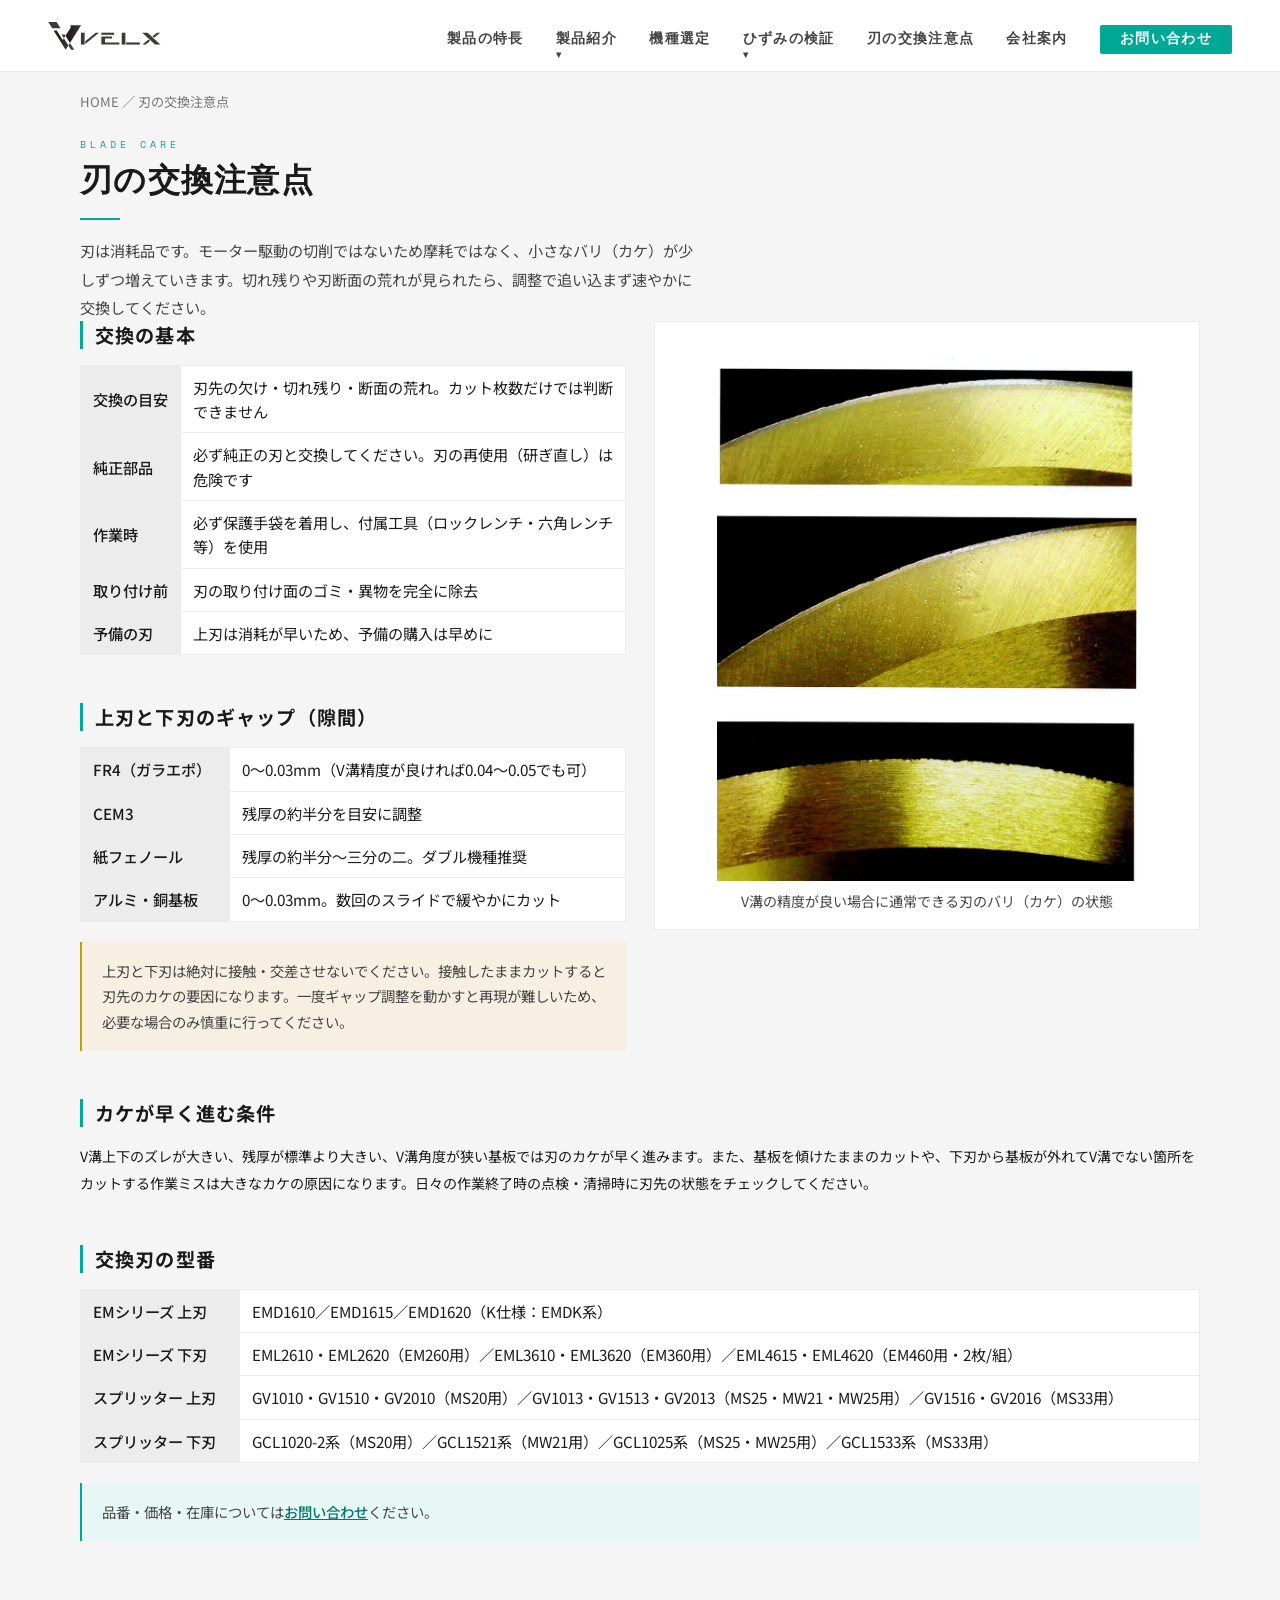
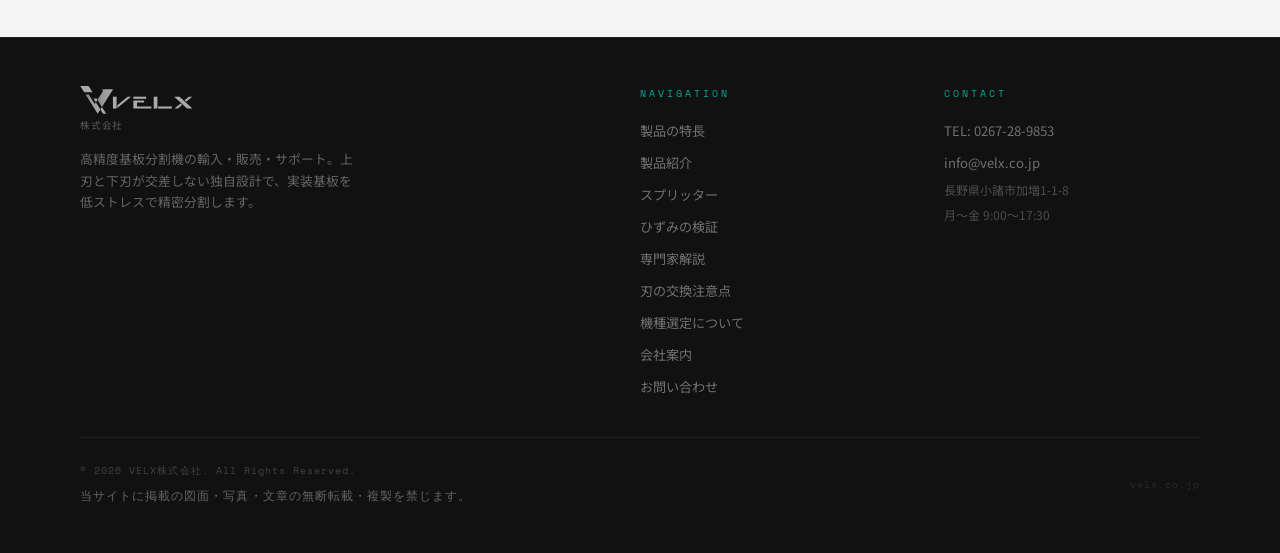
==== commit b03397c3: "図面に透かし（VELX株式会社 velx.co.jp）、画像の右クリック・ドラッグ抑止、無断転載禁止の表記を追加 Co-Authored-By: Claude Fable 5.1 <noreply@a" ====
--- a/blade.html
+++ b/blade.html
@@ -179,7 +179,7 @@
     </div>
   </div>
   <div class="footer-bottom">
-    <span class="footer-copy">© 2026 VELX株式会社. All Rights Reserved.</span>
+    <span class="footer-copy">© 2026 VELX株式会社. All Rights Reserved.<div class="footer-notice">当サイトに掲載の図面・写真・文章の無断転載・複製を禁じます。</div></span>
     <span class="footer-copy" style="opacity:0.5">velx.co.jp</span>
   </div>
 </footer>
--- a/assets/site.css
+++ b/assets/site.css
@@ -864,3 +864,8 @@
 .crumbs { font-size: 0.82rem; color: var(--silver-dark); margin-bottom: 26px; }
 .crumbs a { color: var(--silver-dark); text-decoration: none; }
 .crumbs a:hover { color: var(--teal); }
+
+/* 画像の保存・ドラッグ抑止（2026-09-07） */
+img, svg { -webkit-user-drag: none; user-drag: none; -webkit-user-select: none; user-select: none; -webkit-touch-callout: none; }
+.dwg-card img { pointer-events: none; }
+.footer-notice { font-size: 0.72rem; color: rgba(255,255,255,0.35); margin-top: 8px; line-height: 1.7; }
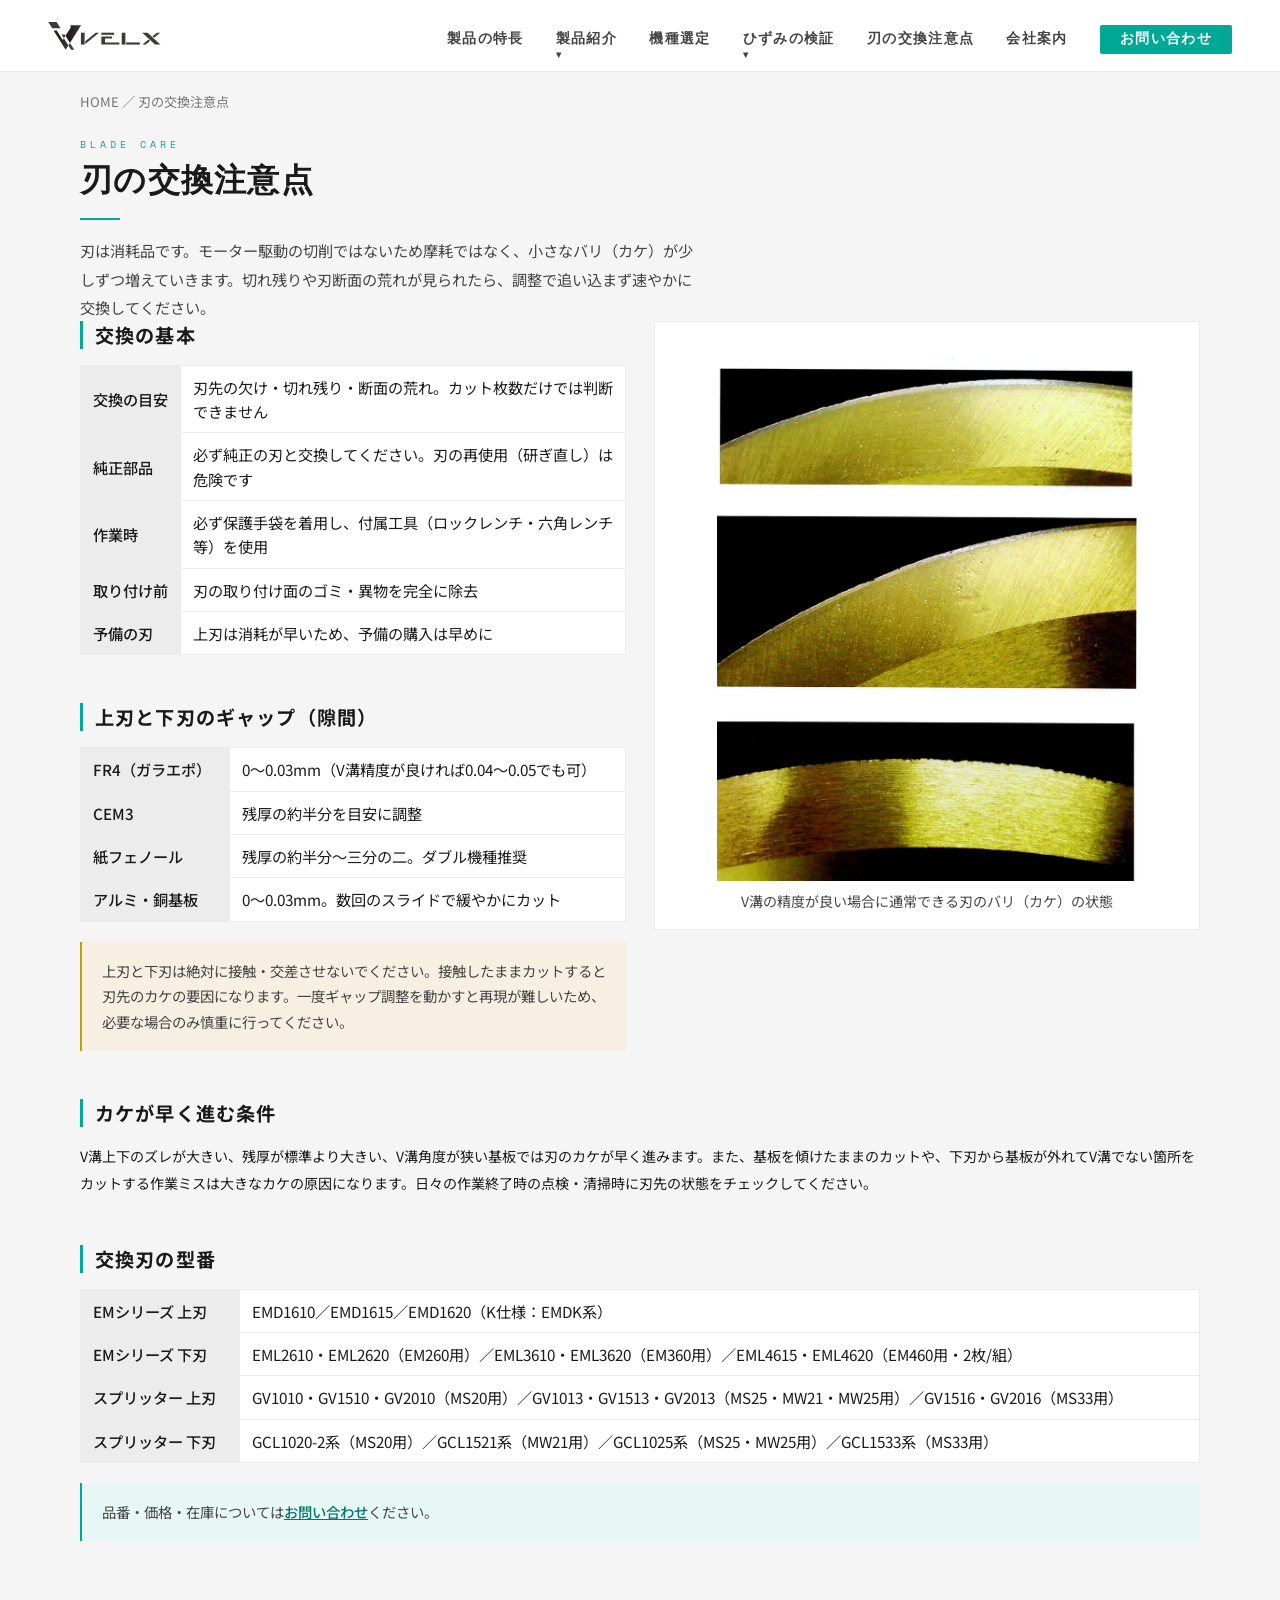
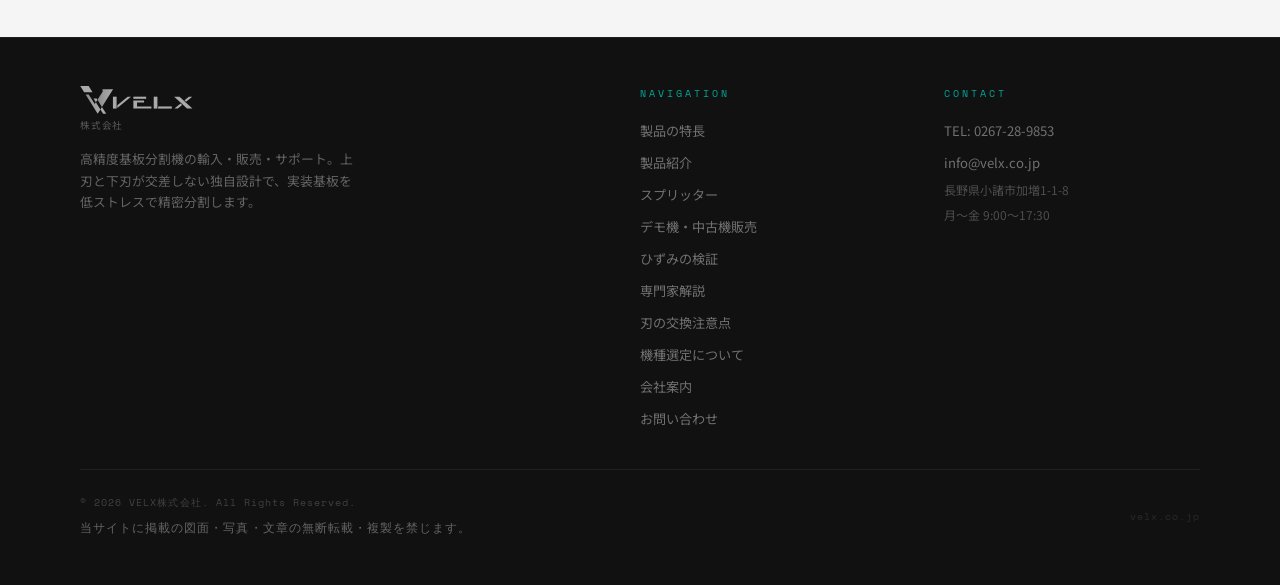
==== commit c1ab5cb7: "デモ機・中古機販売ページ追加、スプリッター図面更新、owner 機種別パスワード" ====
--- a/blade.html
+++ b/blade.html
@@ -49,6 +49,7 @@
         <a href="products-double.html">ダブル機種</a>
         <a href="products-disc.html">上刃下刃 丸刃タイプ</a>
         <a href="products-splitter.html">スプリッター</a>
+        <a href="used.html">デモ機・中古機販売</a>
       </div>
     </li>
     <li><a href="selection.html">機種選定</a></li>
@@ -74,6 +75,7 @@
   <a href="products-double.html">　└ ダブル機種</a>
   <a href="products-disc.html">　└ 丸刃タイプ</a>
   <a href="products-splitter.html">　└ スプリッター</a>
+  <a href="used.html">　└ デモ機・中古機販売</a>
   <a href="selection.html">機種選定</a>
   <a href="strain.html">ひずみの検証</a>
   <a href="reliability.html">　└ 専門家解説：分割法と信頼性</a>
@@ -162,7 +164,7 @@
       <div class="footer-col-title">NAVIGATION</div>
       <ul class="footer-links">
         <li><a href="features.html">製品の特長</a></li>
-        <li><a href="products.html">製品紹介</a></li><li><a href="products-splitter.html">スプリッター</a></li><li><a href="strain.html">ひずみの検証</a></li><li><a href="reliability.html">専門家解説</a></li><li><a href="blade.html">刃の交換注意点</a></li>
+        <li><a href="products.html">製品紹介</a></li><li><a href="products-splitter.html">スプリッター</a></li><li><a href="used.html">デモ機・中古機販売</a></li><li><a href="strain.html">ひずみの検証</a></li><li><a href="reliability.html">専門家解説</a></li><li><a href="blade.html">刃の交換注意点</a></li>
         <li><a href="selection.html">機種選定について</a></li>
         <li><a href="index.html#about">会社案内</a></li>
         <li><a href="index.html#contact">お問い合わせ</a></li>
--- a/assets/site.css
+++ b/assets/site.css
@@ -869,3 +869,79 @@
 img, svg { -webkit-user-drag: none; user-drag: none; -webkit-user-select: none; user-select: none; -webkit-touch-callout: none; }
 .dwg-card img { pointer-events: none; }
 .footer-notice { font-size: 0.72rem; color: rgba(255,255,255,0.35); margin-top: 8px; line-height: 1.7; }
+
+/* ご購入者様専用ページ（2026-09-09） */
+.gate-box { max-width: 560px; margin-top: 32px; background: #fff; border: 1px solid var(--silver-light); padding: 28px 28px 20px; }
+.gate-label { display: block; font-size: 0.85rem; color: var(--dark-gray); margin-bottom: 8px; }
+.gate-row { display: flex; gap: 10px; flex-wrap: wrap; }
+.gate-input { flex: 1 1 220px; font-size: 1.05rem; padding: 12px 14px; border: 1px solid var(--light-gray); border-radius: 2px; font-family: 'Noto Sans JP', sans-serif; }
+.gate-input:focus { outline: none; border-color: var(--teal); }
+.gate-msg { min-height: 1.4em; margin-top: 10px; font-size: 0.9rem; color: #c62828; }
+.gate-note { margin-top: 12px; font-size: 0.8rem; color: var(--mid-gray); line-height: 1.7; }
+.video-frame { position: relative; width: 100%; aspect-ratio: 16/9; background: #111; }
+.video-frame iframe { position: absolute; inset: 0; width: 100%; height: 100%; border: 0; }
+.video-pending { display: flex; align-items: center; justify-content: center; color: #bbb; font-size: 1.1rem; letter-spacing: 0.1em; background: #2a2a2a; }
+
+/* ===== デモ機・中古機販売（used.html） 2026-09-21 ===== */
+.used-steps { display: grid; grid-template-columns: repeat(auto-fit, minmax(200px, 1fr)); gap: 14px; margin-top: 20px; }
+.used-step { background: #fff; border: 1px solid var(--silver-light); padding: 18px 18px 16px; position: relative; }
+.used-step .n { font-family: 'Josefin Sans', sans-serif; font-size: 1.6rem; font-weight: 700; color: var(--teal); line-height: 1; margin-bottom: 8px; }
+.used-step .t { font-family: 'Noto Sans JP', sans-serif; font-weight: 700; font-size: 0.98rem; color: var(--black); margin-bottom: 6px; }
+.used-step .d { font-size: 0.86rem; line-height: 1.75; color: var(--dark-gray); }
+.used-terms { display: grid; grid-template-columns: repeat(auto-fit, minmax(260px, 1fr)); gap: 0; border: 1px solid var(--silver-light); background: #fff; margin-top: 20px; }
+.used-terms > div { padding: 14px 18px; border-bottom: 1px solid var(--silver-light); border-right: 1px solid var(--silver-light); font-size: 0.88rem; line-height: 1.75; color: var(--dark-gray); }
+.used-terms > div b { display: block; font-family: 'Noto Sans JP', sans-serif; color: var(--black); font-size: 0.84rem; margin-bottom: 2px; }
+.used-count { font-size: 0.9rem; color: var(--mid-gray); margin: 40px 0 14px; }
+.used-empty { background: #fff; border: 1px dashed var(--silver-dark); padding: 40px 20px; text-align: center; color: var(--dark-gray); font-size: 0.95rem; line-height: 1.9; }
+.used-list { display: flex; flex-direction: column; gap: 32px; }
+.used-item { background: #fff; border: 1px solid var(--silver-light); display: grid; grid-template-columns: minmax(0, 46%) minmax(0, 1fr); gap: 0; }
+.used-item.sold { opacity: 0.6; }
+.used-photos { padding: 18px; border-right: 1px solid var(--silver-light); background: var(--off-white); }
+.used-main { position: relative; background: #fff; border: 1px solid var(--silver-light); aspect-ratio: 4/3; display: flex; align-items: center; justify-content: center; overflow: hidden; cursor: zoom-in; }
+.used-main img { max-width: 100%; max-height: 100%; object-fit: contain; }
+.used-main .nophoto { color: var(--mid-gray); font-size: 0.85rem; letter-spacing: 0.1em; }
+.used-thumbs { display: flex; flex-wrap: wrap; gap: 8px; margin-top: 10px; }
+.used-thumbs img { width: 68px; height: 52px; object-fit: cover; border: 2px solid transparent; background: #fff; cursor: pointer; }
+.used-thumbs img.on { border-color: var(--teal); }
+.used-body { padding: 22px 26px 24px; min-width: 0; }
+.used-head { display: flex; flex-wrap: wrap; align-items: center; gap: 10px; margin-bottom: 6px; }
+.used-status { font-family: 'Noto Sans JP', sans-serif; font-size: 0.74rem; font-weight: 700; letter-spacing: 0.08em; padding: 3px 10px; border-radius: 2px; color: #fff; background: var(--teal); }
+.used-status.talk { background: #c08a00; }
+.used-status.sold { background: var(--mid-gray); }
+.used-id { font-family: 'Space Mono', monospace; font-size: 0.74rem; color: var(--mid-gray); letter-spacing: 0.05em; }
+.used-title { font-family: 'Noto Sans JP', sans-serif; font-size: 1.45rem; font-weight: 700; color: var(--black); letter-spacing: 0.02em; line-height: 1.3; }
+.used-series { font-size: 0.86rem; color: var(--dark-gray); margin-top: 4px; }
+.used-series a { color: var(--teal); }
+.used-price { margin: 14px 0 6px; display: flex; align-items: baseline; gap: 10px; flex-wrap: wrap; }
+.used-price .lab { font-size: 0.8rem; color: var(--mid-gray); letter-spacing: 0.1em; }
+.used-price .val { font-family: 'Josefin Sans', sans-serif; font-size: 1.7rem; font-weight: 700; color: var(--teal-dark); letter-spacing: 0.06em; line-height: 1; }
+.used-price .val.num { font-family: 'Noto Sans JP', sans-serif; }
+.used-price .sub { font-size: 0.8rem; color: var(--dark-gray); }
+.used-cond { margin-top: 14px; padding: 12px 14px; background: var(--off-white); border-left: 3px solid var(--teal); }
+.used-cond .cl { display: flex; align-items: center; gap: 10px; flex-wrap: wrap; }
+.used-cond .cl b { font-family: 'Noto Sans JP', sans-serif; font-size: 0.98rem; color: var(--black); }
+.used-meter { display: inline-flex; gap: 3px; }
+.used-meter i { display: block; width: 18px; height: 8px; background: var(--silver); border-radius: 1px; }
+.used-meter i.on { background: var(--teal); }
+.used-cond .cn { font-size: 0.86rem; line-height: 1.75; color: var(--dark-gray); margin-top: 6px; }
+.used-tbl { width: 100%; border-collapse: collapse; margin-top: 16px; font-size: 0.86rem; }
+.used-tbl th, .used-tbl td { padding: 8px 10px; border-bottom: 1px solid var(--silver-light); text-align: left; vertical-align: top; line-height: 1.7; }
+.used-tbl th { width: 30%; font-family: 'Noto Sans JP', sans-serif; font-weight: 500; color: var(--dark-gray); background: var(--off-white); white-space: nowrap; }
+.used-tbl td { color: var(--black); }
+.used-tbl td ul { margin: 0; padding-left: 1.1em; }
+.used-tbl .miss { color: #b03a2e; }
+.used-btns { display: flex; gap: 10px; flex-wrap: wrap; margin-top: 18px; }
+.used-btns .btn-primary, .used-btns .btn-outline { padding: 12px 20px; font-size: 0.74rem; }
+.used-posted { font-size: 0.76rem; color: var(--mid-gray); margin-top: 12px; }
+.used-lb { position: fixed; inset: 0; background: rgba(0,0,0,0.85); display: none; align-items: center; justify-content: center; z-index: 9999; cursor: zoom-out; }
+.used-lb.open { display: flex; }
+.used-lb img { max-width: 94vw; max-height: 92vh; object-fit: contain; }
+.used-lb .x { position: absolute; top: 16px; right: 22px; color: #fff; font-size: 2rem; line-height: 1; cursor: pointer; }
+.used-lb .arr { position: absolute; top: 50%; transform: translateY(-50%); color: #fff; font-size: 2.4rem; padding: 20px; cursor: pointer; user-select: none; }
+.used-lb .arr.l { left: 6px; } .used-lb .arr.r { right: 6px; }
+@media (max-width: 820px) {
+  .used-item { grid-template-columns: 1fr; }
+  .used-photos { border-right: none; border-bottom: 1px solid var(--silver-light); }
+  .used-body { padding: 18px; }
+  .used-tbl th { width: 34%; white-space: normal; }
+}
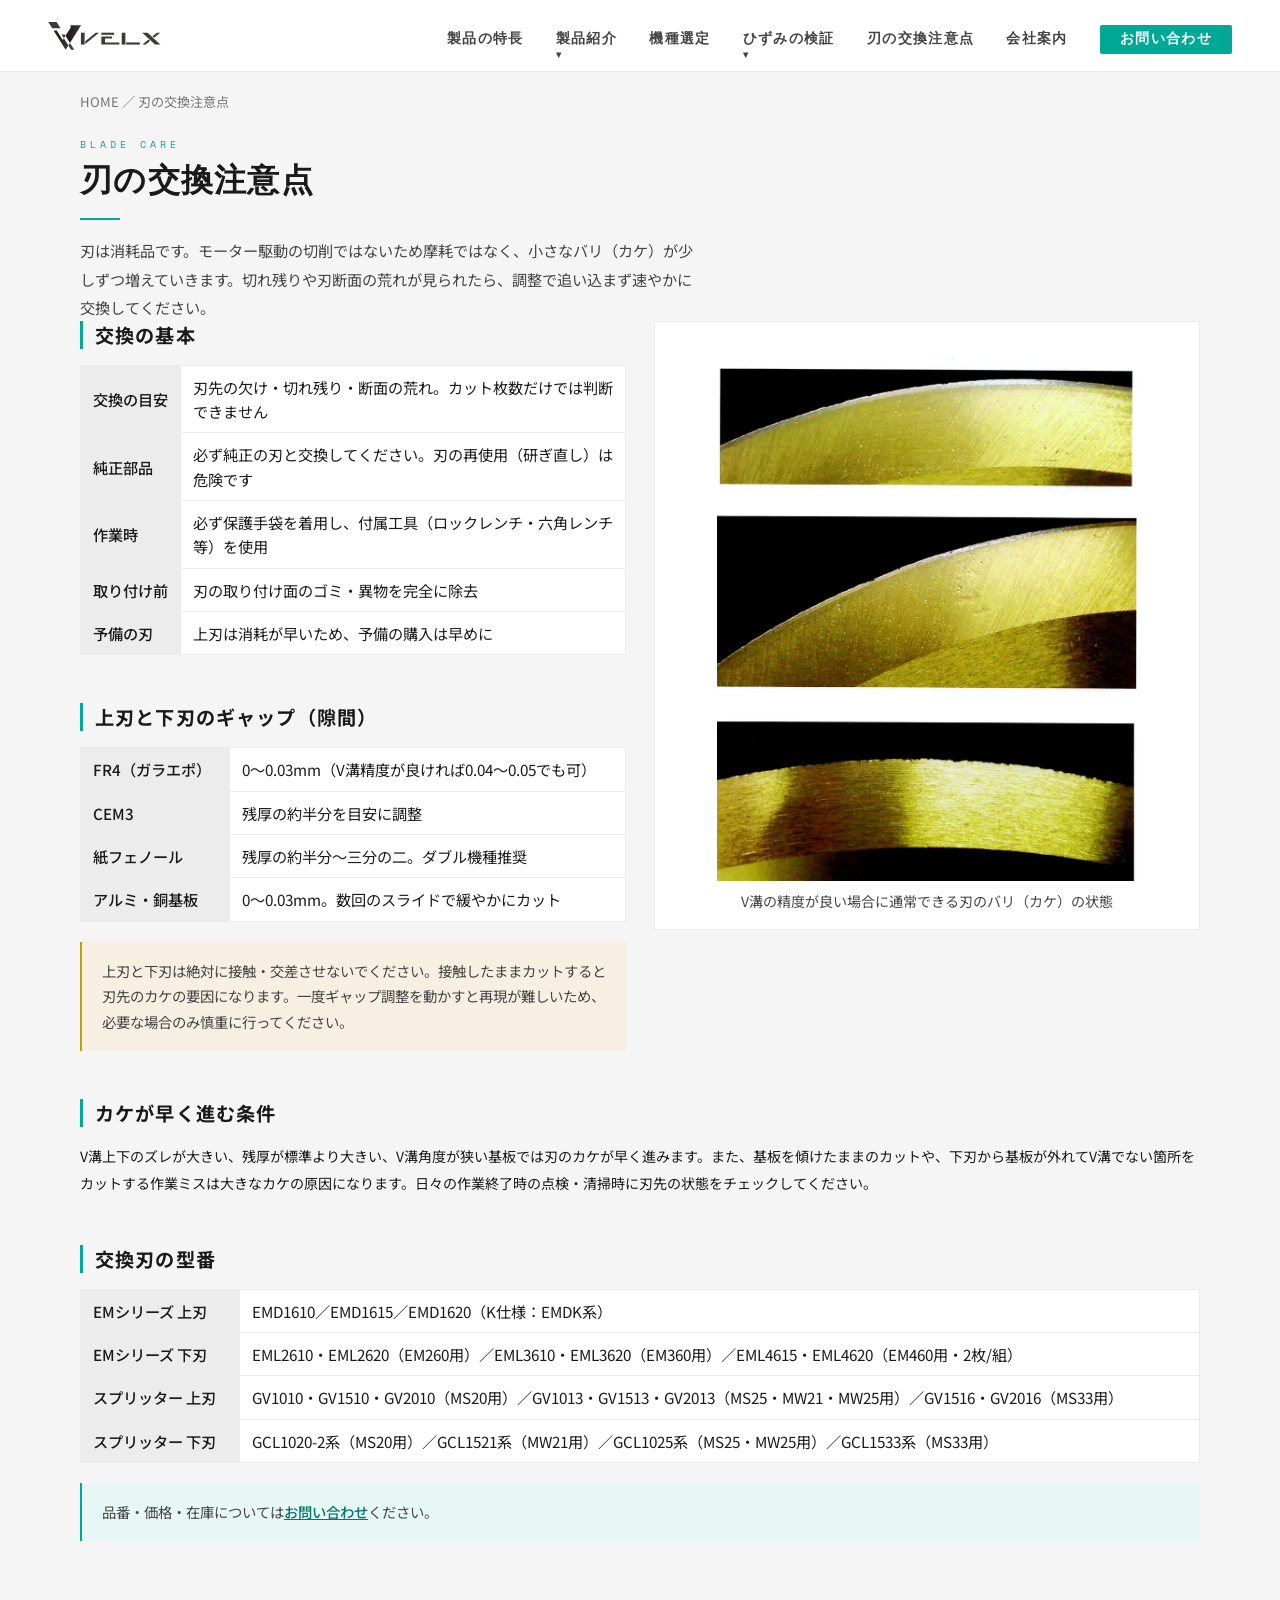
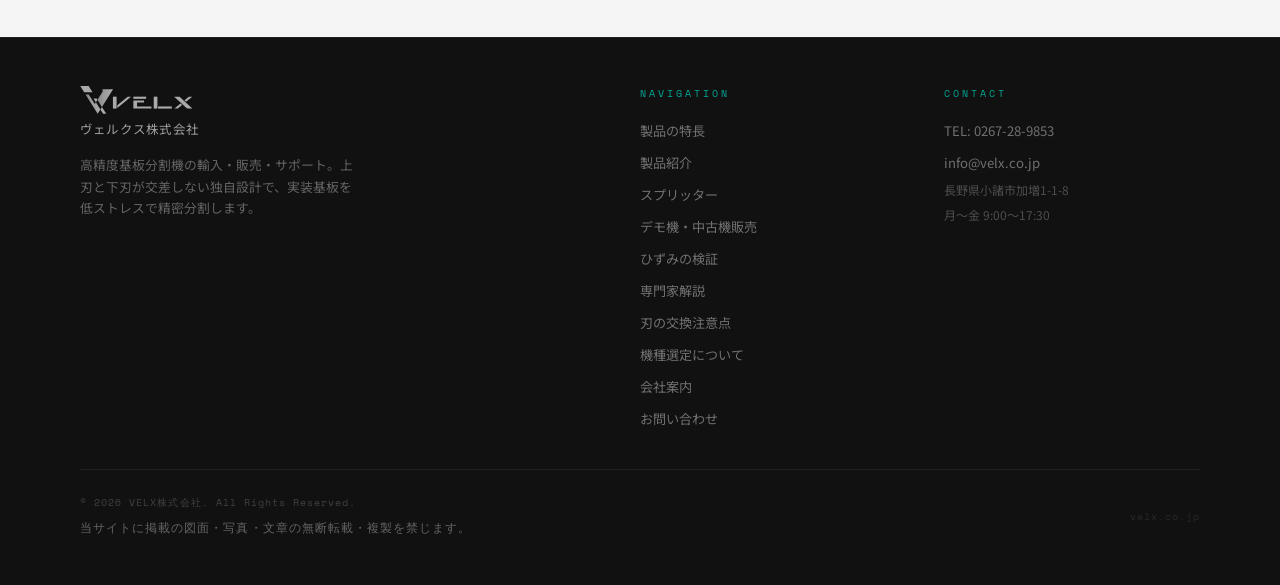
==== commit e5c26d93: "フッター社名を全ページ統一" ====
--- a/blade.html
+++ b/blade.html
@@ -156,7 +156,7 @@
           <polygon fill="#aaa" points="735.59 273.37 726.38 273.37 714.41 283.25 718.75 287.28"/>
           <polygon fill="#aaa" points="686.75 306.11 695.96 306.11 707.81 296.32 703.47 292.3"/>
         </svg>
-        <div style="font-size:0.6rem;color:rgba(255,255,255,0.3);letter-spacing:0.08em;margin-top:4px;">株式会社</div>
+        <div style="font-size:0.78rem;color:rgba(255,255,255,0.6);letter-spacing:0.1em;margin-top:6px;">ヴェルクス株式会社</div>
       </div>
       <p class="footer-tagline">高精度基板分割機の輸入・販売・サポート。上刃と下刃が交差しない独自設計で、実装基板を低ストレスで精密分割します。</p>
     </div>
--- a/assets/site.css
+++ b/assets/site.css
@@ -945,3 +945,30 @@
   .used-body { padding: 18px; }
   .used-tbl th { width: 34%; white-space: normal; }
 }
+/* 一覧カード・SOLD OUT（2026-09-21 追加） */
+.used-grid { display: grid; grid-template-columns: repeat(auto-fill, minmax(290px, 1fr)); gap: 22px; }
+.used-card { background: #fff; border: 1px solid var(--silver-light); text-decoration: none; color: inherit; display: flex; flex-direction: column; transition: box-shadow .25s, transform .25s; }
+.used-card:hover { box-shadow: 0 10px 30px rgba(0,0,0,0.09); transform: translateY(-3px); }
+.used-card:hover .used-card-title { color: var(--teal); }
+.used-card-ph { position: relative; aspect-ratio: 4/3; background: var(--off-white); display: flex; align-items: center; justify-content: center; overflow: hidden; }
+.used-card-ph img { width: 100%; height: 100%; object-fit: contain; padding: 10px; box-sizing: border-box; }
+.used-card-ph .nophoto { color: var(--mid-gray); font-size: 0.8rem; letter-spacing: 0.1em; }
+.used-card-ph .used-status { position: absolute; left: 10px; top: 10px; }
+.used-card-body { padding: 14px 16px 16px; }
+.used-card-kind { font-size: 0.76rem; color: var(--mid-gray); letter-spacing: 0.04em; }
+.used-card-title { font-family: 'Noto Sans JP', sans-serif; font-size: 1.2rem; font-weight: 700; color: var(--black); margin-top: 2px; transition: color .2s; }
+.used-card-title .arrow { font-size: 0.9rem; color: var(--teal); margin-left: 4px; }
+.used-card-series { font-size: 0.82rem; color: var(--dark-gray); margin-top: 2px; }
+.used-card-cond { display: flex; align-items: center; gap: 8px; margin-top: 10px; font-size: 0.86rem; }
+.used-card-cond b { font-family: 'Noto Sans JP', sans-serif; color: var(--black); font-weight: 500; }
+.used-card-chips { display: flex; flex-wrap: wrap; gap: 6px; margin-top: 10px; }
+.used-card-chips span { font-size: 0.72rem; color: var(--teal-dark); background: var(--teal-light); padding: 3px 8px; border-radius: 2px; }
+.used-price.small { margin: 12px 0 0; }
+.used-price.small .val { font-size: 1.3rem; }
+.used-card.sold .used-card-ph img { filter: grayscale(60%); opacity: .75; }
+.used-card.sold .used-card-title { color: var(--dark-gray); }
+.used-soldout { position: absolute; inset: 0; display: flex; align-items: center; justify-content: center; pointer-events: none; }
+.used-soldout span { display: inline-block; transform: rotate(-14deg); border: 4px solid #c0392b; color: #c0392b; background: rgba(255,255,255,0.86); font-family: 'Josefin Sans', sans-serif; font-weight: 700; font-size: clamp(1.6rem, 6vw, 2.6rem); letter-spacing: 0.18em; padding: 6px 22px 2px; border-radius: 4px; box-shadow: 0 4px 16px rgba(0,0,0,0.15); }
+.used-main .used-soldout span { font-size: clamp(2rem, 5vw, 3.4rem); }
+.used-back { display: inline-block; font-size: 0.88rem; color: var(--teal); text-decoration: none; margin: 36px 0 14px; }
+.used-back:hover { text-decoration: underline; }
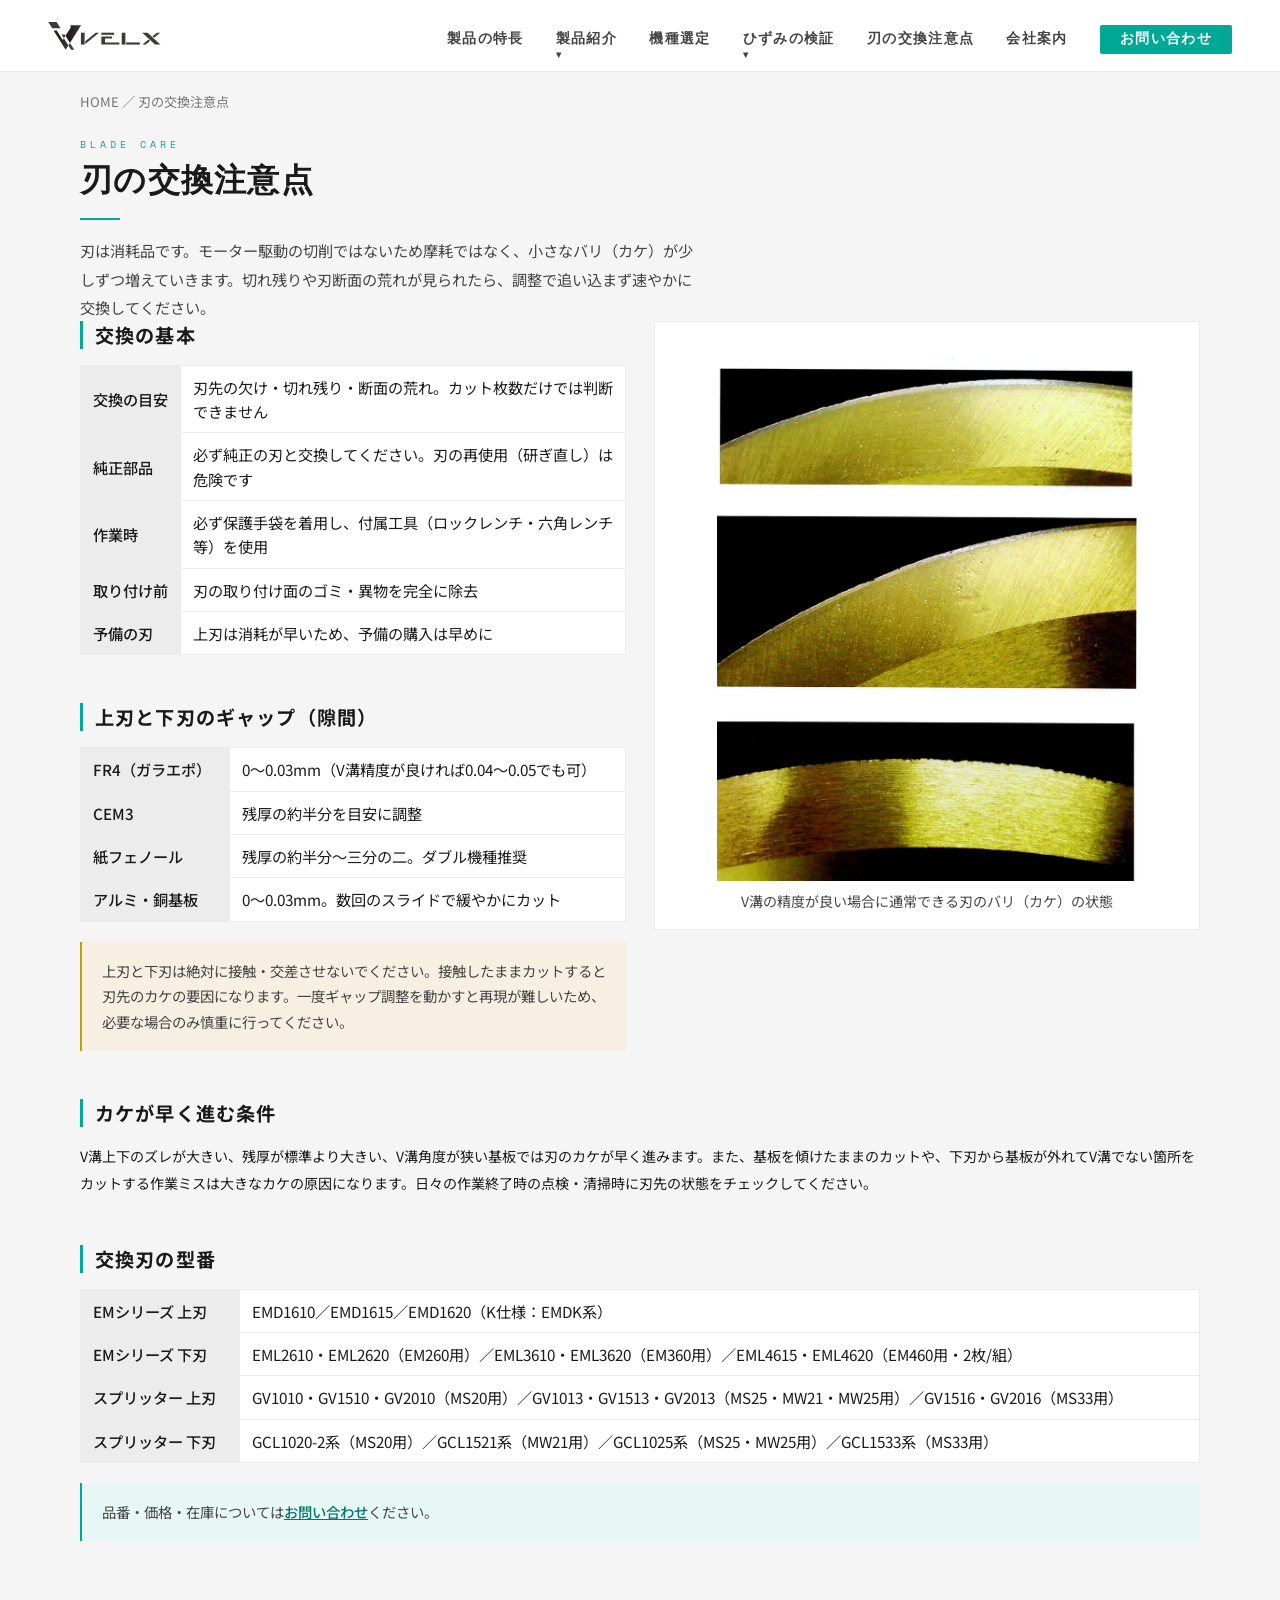
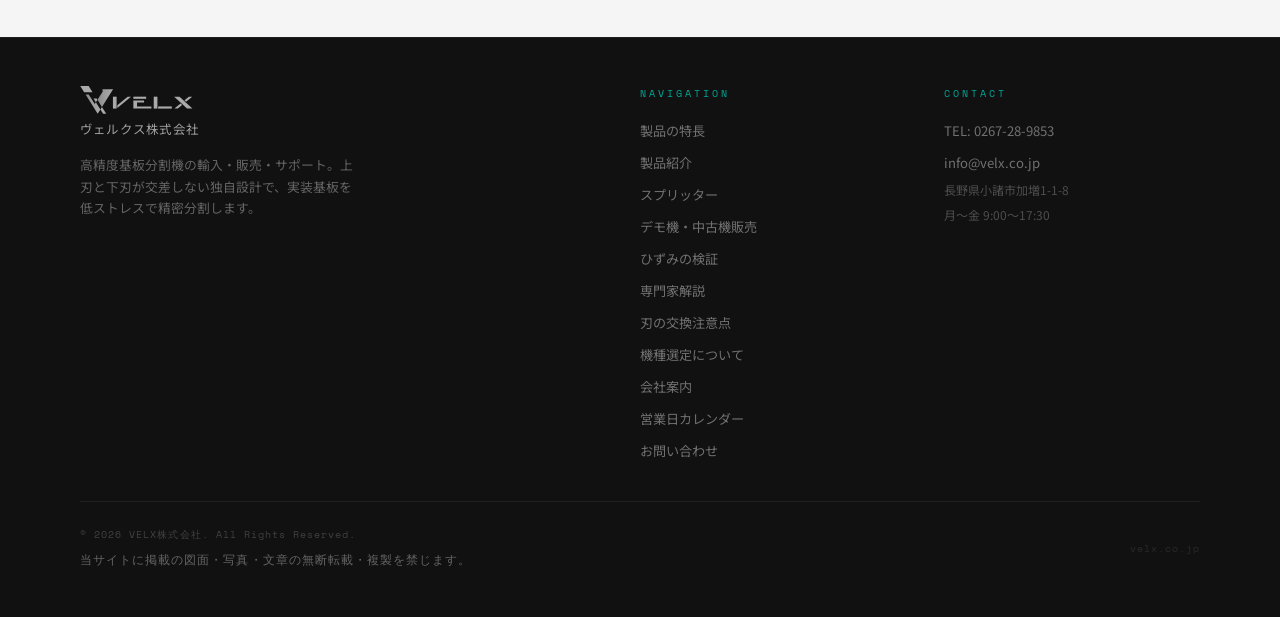
==== commit a68353c0: "営業日カレンダーと休業お知らせバーを追加 Co-Authored-By: Claude Opus 5.5 <noreply@anthropic.com> Claude-Session: https:/" ====
--- a/blade.html
+++ b/blade.html
@@ -167,6 +167,7 @@
         <li><a href="products.html">製品紹介</a></li><li><a href="products-splitter.html">スプリッター</a></li><li><a href="used.html">デモ機・中古機販売</a></li><li><a href="strain.html">ひずみの検証</a></li><li><a href="reliability.html">専門家解説</a></li><li><a href="blade.html">刃の交換注意点</a></li>
         <li><a href="selection.html">機種選定について</a></li>
         <li><a href="index.html#about">会社案内</a></li>
+        <li><a href="index.html#calendar">営業日カレンダー</a></li>
         <li><a href="index.html#contact">お問い合わせ</a></li>
       </ul>
     </div>
@@ -185,6 +186,8 @@
     <span class="footer-copy" style="opacity:0.5">velx.co.jp</span>
   </div>
 </footer>
+<script src="assets/calendar-data.js"></script>
+<script src="assets/calendar.js"></script>
 <script src="assets/site.js"></script>
 </body>
 </html>
--- a/assets/site.css
+++ b/assets/site.css
@@ -908,7 +908,8 @@
 .used-status { font-family: 'Noto Sans JP', sans-serif; font-size: 0.74rem; font-weight: 700; letter-spacing: 0.08em; padding: 3px 10px; border-radius: 2px; color: #fff; background: var(--teal); }
 .used-status.talk { background: #c08a00; }
 .used-status.sold { background: var(--mid-gray); }
-.used-id { font-family: 'Space Mono', monospace; font-size: 0.74rem; color: var(--mid-gray); letter-spacing: 0.05em; }
+.used-id { font-family: 'Space Mono', monospace; font-size: 1.05rem; font-weight: 700; color: var(--black); letter-spacing: 0.06em; }
+.used-kind { font-size: 0.86rem; color: var(--dark-gray); }
 .used-title { font-family: 'Noto Sans JP', sans-serif; font-size: 1.45rem; font-weight: 700; color: var(--black); letter-spacing: 0.02em; line-height: 1.3; }
 .used-series { font-size: 0.86rem; color: var(--dark-gray); margin-top: 4px; }
 .used-series a { color: var(--teal); }
@@ -972,3 +973,105 @@
 .used-main .used-soldout span { font-size: clamp(2rem, 5vw, 3.4rem); }
 .used-back { display: inline-block; font-size: 0.88rem; color: var(--teal); text-decoration: none; margin: 36px 0 14px; }
 .used-back:hover { text-decoration: underline; }
+
+/* ─── 休業のお知らせバー（assets/calendar.js・2026-10-29） ─── */
+.biz-notice {
+  padding-top: var(--nav-h);
+  background: #FFF6E5;
+  border-bottom: 1px solid #F0D9A8;
+}
+.biz-notice-inner {
+  display: flex; align-items: center; gap: 14px;
+  padding: 12px 48px;
+  font-size: 0.85rem; line-height: 1.6; color: #5A4210;
+}
+.biz-notice-icon {
+  flex-shrink: 0; width: 22px; height: 22px; border-radius: 50%;
+  background: #D98E04; color: #fff;
+  display: flex; align-items: center; justify-content: center;
+  font-weight: 700; font-size: 0.8rem;
+}
+.biz-notice-text { flex: 1; }
+.biz-notice-text strong { color: #A15C00; margin-right: 2px; }
+.biz-notice-sub { display: block; font-size: 0.75rem; color: #8A6A2E; }
+.biz-notice-link {
+  flex-shrink: 0; font-size: 0.78rem; color: #A15C00;
+  border: 1px solid #D9B370; padding: 5px 12px; border-radius: 2px;
+  text-decoration: none; white-space: nowrap; background: #fff;
+}
+.biz-notice-link:hover { background: #FFF0D2; }
+.biz-notice-close {
+  flex-shrink: 0; background: none; border: none; cursor: pointer;
+  font-size: 1.1rem; color: #8A6A2E; padding: 4px 6px; line-height: 1;
+}
+body.has-biz-notice #hero { padding-top: 0; min-height: calc(100vh - var(--nav-h)); }
+body.has-biz-notice .page-pad { padding-top: 20px; }
+
+/* ─── 営業日カレンダー ─── */
+#calendar { background: var(--off-white); }
+#biz-calendar { margin-top: 40px; max-width: 920px; }
+.bc-today {
+  display: block; line-height: 1.7;
+  background: var(--white); border: 1px solid var(--silver);
+  border-left: 4px solid var(--teal);
+  padding: 14px 20px; font-size: 0.92rem; color: var(--dark-gray);
+}
+.bc-today strong { color: var(--teal-dark); font-weight: 700; margin: 0 2px; }
+.bc-today span:not(.bc-dot) { font-size: 0.8rem; color: var(--mid-gray); margin-left: 12px; display: inline-block; }
+.bc-today.off { border-left-color: #C9485B; }
+.bc-today.off strong { color: #C9485B; }
+.bc-dot { display: inline-block; width: 8px; height: 8px; border-radius: 50%; background: var(--teal); margin-right: 10px; vertical-align: middle; }
+.bc-today.off .bc-dot { background: #C9485B; }
+.bc-nav { display: flex; justify-content: space-between; margin: 24px 0 12px; }
+.bc-nav button {
+  font-family: inherit; font-size: 0.8rem; color: var(--dark-gray);
+  background: var(--white); border: 1px solid var(--light-gray);
+  padding: 6px 14px; border-radius: 2px; cursor: pointer;
+}
+.bc-nav button:hover:not(:disabled) { border-color: var(--teal); color: var(--teal-dark); }
+.bc-nav button:disabled { opacity: 0.35; cursor: default; }
+.bc-months { display: grid; grid-template-columns: 1fr 1fr; gap: 24px; }
+.bc-month { background: var(--white); border: 1px solid var(--silver); padding: 18px 18px 14px; }
+.bc-title {
+  text-align: center; font-size: 0.85rem; color: var(--dark-gray);
+  margin-bottom: 12px; letter-spacing: 0.05em;
+}
+.bc-title span { font-family: 'Josefin Sans', sans-serif; font-size: 1.6rem; font-weight: 600; color: var(--black); margin: 0 2px; }
+.bc-table { width: 100%; border-collapse: separate; border-spacing: 3px; table-layout: fixed; }
+.bc-table th { font-size: 0.72rem; font-weight: 500; color: var(--mid-gray); padding: 4px 0 6px; }
+.bc-table th.sun { color: #C9485B; }
+.bc-table th.sat { color: #2F6FB3; }
+.bc-table td { text-align: center; height: 40px; font-size: 0.9rem; color: var(--black); border-radius: 2px; position: relative; }
+.bc-table td.sun { color: #C9485B; }
+.bc-table td.sat { color: #2F6FB3; }
+.bc-table td.closed { background: #FBE3E6; }
+.bc-table td.temp { background: #F5A623; color: #fff; font-weight: 700; }
+.bc-table td.today span {
+  display: inline-flex; align-items: center; justify-content: center;
+  width: 30px; height: 30px; border-radius: 50%;
+  border: 2px solid var(--teal); font-weight: 700;
+}
+.bc-table td.past { opacity: 0.45; }
+.bc-legend { display: flex; flex-wrap: wrap; gap: 8px 22px; margin-top: 14px; font-size: 0.78rem; color: var(--dark-gray); }
+.bc-legend span { display: inline-flex; align-items: center; gap: 6px; }
+.lg { display: inline-block; width: 14px; height: 14px; border-radius: 2px; }
+.lg.closed { background: #FBE3E6; border: 1px solid #F0C3C9; }
+.lg.temp { background: #F5A623; }
+.lg.today { border: 2px solid var(--teal); border-radius: 50%; }
+.bc-upcoming { margin-top: 24px; background: var(--white); border: 1px solid var(--silver); padding: 16px 20px; }
+.bc-upcoming-h { font-size: 0.8rem; font-weight: 700; color: var(--dark-gray); margin-bottom: 8px; }
+.bc-upcoming ul { list-style: none; }
+.bc-upcoming li { font-size: 0.85rem; color: var(--dark-gray); padding: 6px 0; border-top: 1px dashed var(--silver); display: flex; flex-wrap: wrap; align-items: center; gap: 4px 10px; }
+.bc-upcoming li:first-child { border-top: none; }
+.bc-upcoming small { color: var(--mid-gray); font-size: 0.78rem; }
+.bc-tag { font-size: 0.7rem; padding: 2px 8px; border-radius: 2px; background: #FBE3E6; color: #A8394A; white-space: nowrap; }
+.bc-tag.temp { background: #F5A623; color: #fff; }
+.bc-note { margin-top: 14px; font-size: 0.75rem; color: var(--mid-gray); line-height: 1.7; }
+
+@media (max-width: 768px) {
+  .biz-notice-inner { padding: 10px 16px; flex-wrap: wrap; font-size: 0.8rem; }
+  .biz-notice-text { flex-basis: calc(100% - 70px); }
+  .biz-notice-link { margin-left: 36px; }
+  .bc-months { grid-template-columns: 1fr; }
+  .bc-table td { height: 36px; }
+}
